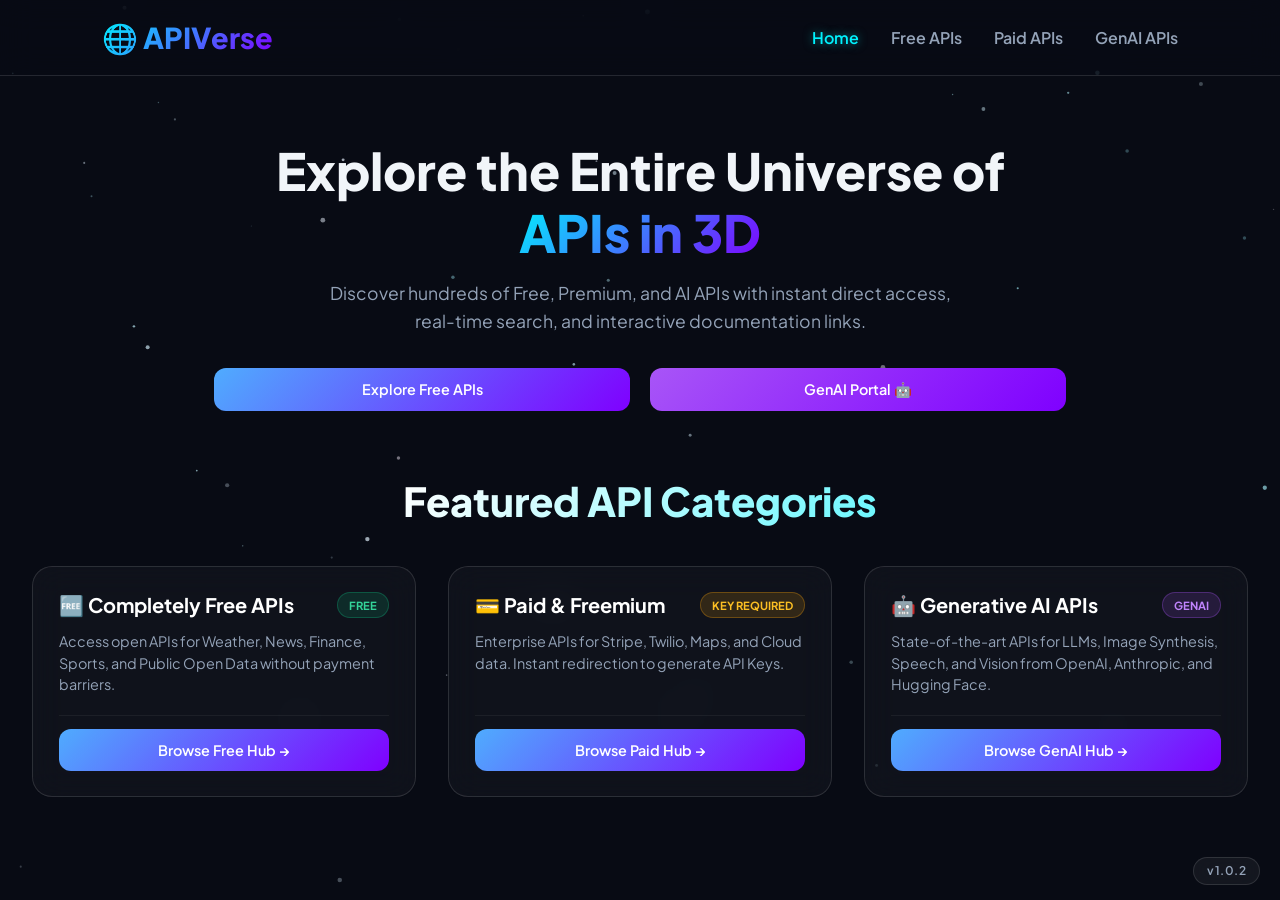
==== index.html @ de241cb7 "update app version" ====
<!DOCTYPE html>
<html lang="en">
<head>
  <meta charset="UTF-8">
  <meta name="viewport" content="width=device-width, initial-scale=1.0">
  <title>APIVerse - World's Largest API Ecosystem</title>
  <link rel="stylesheet" href="css/style.css">
</head>
<body>

  <nav class="navbar">
    <a href="index.html" class="logo">🌐 APIVerse</a>
    <ul class="nav-links">
      <li><a href="index.html" class="active">Home</a></li>
      <li><a href="pages/free-apis.html">Free APIs</a></li>
      <li><a href="pages/paid-apis.html">Paid APIs</a></li>
      <li><a href="pages/genai-apis.html">GenAI APIs</a></li>
    </ul>
  </nav>

  <section class="hero">
    <h1>Explore the Entire Universe of <br><span style="background: linear-gradient(135deg, #00f2fe, #7f00ff); -webkit-background-clip: text; -webkit-text-fill-color: transparent;">APIs in 3D</span></h1>
    <p>Discover hundreds of Free, Premium, and AI APIs with instant direct access, real-time search, and interactive documentation links.</p>
    <div class="hero-btns">
      <a href="pages/free-apis.html" class="btn-action">Explore Free APIs</a>
      <a href="pages/genai-apis.html" class="btn-action" style="background: linear-gradient(135deg, #a855f7, #7f00ff);">GenAI Portal 🤖</a>
    </div>
  </section>

  <div class="container">
    <div class="page-header">
      <h2>Featured API Categories</h2>
    </div>
    <div class="api-grid">
      <div class="api-card">
        <div>
          <div class="card-header">
            <span class="api-title">🆓 Completely Free APIs</span>
            <span class="badge badge-free">Free</span>
          </div>
          <p class="api-desc">Access open APIs for Weather, News, Finance, Sports, and Public Open Data without payment barriers.</p>
        </div>
        <div class="card-footer">
          <a href="pages/free-apis.html" class="btn-action">Browse Free Hub →</a>
        </div>
      </div>

      <div class="api-card">
        <div>
          <div class="card-header">
            <span class="api-title">💳 Paid & Freemium</span>
            <span class="badge badge-paid">Key Required</span>
          </div>
          <p class="api-desc">Enterprise APIs for Stripe, Twilio, Maps, and Cloud data. Instant redirection to generate API Keys.</p>
        </div>
        <div class="card-footer">
          <a href="pages/paid-apis.html" class="btn-action">Browse Paid Hub →</a>
        </div>
      </div>

      <div class="api-card">
        <div>
          <div class="card-header">
            <span class="api-title">🤖 Generative AI APIs</span>
            <span class="badge badge-genai">GenAI</span>
          </div>
          <p class="api-desc">State-of-the-art APIs for LLMs, Image Synthesis, Speech, and Vision from OpenAI, Anthropic, and Hugging Face.</p>
        </div>
        <div class="card-footer">
          <a href="pages/genai-apis.html" class="btn-action">Browse GenAI Hub →</a>
        </div>
      </div>
    </div>
  </div>

  <!-- Version Badge at Bottom Right Corner -->
  <div class="version-badge">v1.0.2</div>

  <script src="js/main.js"></script>
</body>
</html>
---- css/style.css ----
@import url('https://fonts.googleapis.com/css2?family=Plus+Jakarta+Sans:wght@300;400;600;800&display=swap');

:root {
  --bg-dark: #080b14;
  --glass-bg: rgba(255, 255, 255, 0.04);
  --glass-border: rgba(255, 255, 255, 0.12);
  --glass-hover-border: rgba(0, 242, 254, 0.5);
  --primary-glow: #00f2fe;
  --secondary-glow: #4facfe;
  --accent-purple: #7f00ff;
  --text-main: #f1f5f9;
  --text-muted: #94a3b8;
}

* {
  margin: 0;
  padding: 0;
  box-sizing: border-box;
  font-family: 'Plus Jakarta Sans', sans-serif;
}

body {
  background-color: var(--bg-dark);
  color: var(--text-main);
  min-height: 100vh;
  overflow-x: hidden;
  position: relative;
}

#bg-canvas {
  position: fixed;
  top: 0;
  left: 0;
  width: 100vw;
  height: 100vh;
  z-index: -1;
  pointer-events: none;
}

/* Navbar Fix */
.navbar {
  display: flex;
  justify-content: space-between;
  align-items: center;
  padding: 1.2rem 8%;
  background: rgba(8, 11, 20, 0.7);
  backdrop-filter: blur(16px);
  -webkit-backdrop-filter: blur(16px);
  border-bottom: 1px solid var(--glass-border);
  position: sticky;
  top: 0;
  z-index: 100;
}

.logo {
  font-size: 1.8rem;
  font-weight: 800;
  background: linear-gradient(135deg, var(--primary-glow), var(--accent-purple));
  -webkit-background-clip: text;
  -webkit-text-fill-color: transparent;
  text-decoration: none;
}

.nav-links {
  display: flex;
  gap: 2rem;
  list-style: none;
}

.nav-links a {
  color: var(--text-muted);
  text-decoration: none;
  font-weight: 600;
  transition: all 0.3s ease;
}

.nav-links a:hover,
.nav-links a.active {
  color: var(--primary-glow);
  text-shadow: 0 0 10px rgba(0, 242, 254, 0.5);
}

/* Hero Section Layout Alignment Fix */
.hero {
  text-align: center;
  padding: 4rem 1.5rem 2rem 1.5rem;
  max-width: 900px;
  margin: 0 auto;
}

.hero h1 {
  font-size: 3.2rem;
  font-weight: 800;
  line-height: 1.2;
  margin-bottom: 1rem;
}

.hero p {
  font-size: 1.1rem;
  color: var(--text-muted);
  max-width: 650px;
  margin: 0 auto 2rem auto;
  line-height: 1.6;
}

.hero-btns {
  display: flex;
  justify-content: center;
  gap: 1.2rem;
  flex-wrap: wrap;
}

/* Container & Grid */
.container {
  max-width: 1280px;
  margin: 0 auto;
  padding: 2rem 2rem 5rem 2rem;
}

.page-header {
  text-align: center;
  margin-bottom: 2.5rem;
}

.page-header h2, .page-header h1 {
  font-size: 2.5rem;
  font-weight: 800;
  margin-bottom: 0.8rem;
  background: linear-gradient(135deg, #fff 30%, var(--primary-glow));
  -webkit-background-clip: text;
  -webkit-text-fill-color: transparent;
}

.search-box {
  position: relative;
  max-width: 650px;
  margin: 0 auto 2.5rem auto;
}

.search-input {
  width: 100%;
  padding: 1.1rem 1.8rem;
  font-size: 1rem;
  background: var(--glass-bg);
  border: 1px solid var(--glass-border);
  border-radius: 50px;
  color: #fff;
  backdrop-filter: blur(12px);
  outline: none;
  transition: all 0.4s ease;
  box-shadow: 0 8px 32px 0 rgba(0, 0, 0, 0.37);
}

.search-input:focus {
  border-color: var(--primary-glow);
  box-shadow: 0 0 25px rgba(0, 242, 254, 0.3);
}

.api-grid {
  display: grid;
  grid-template-columns: repeat(auto-fill, minmax(320px, 1fr));
  gap: 2rem;
}

.api-card {
  background: rgba(255, 255, 255, 0.03);
  border: 1px solid var(--glass-border);
  backdrop-filter: blur(16px);
  -webkit-backdrop-filter: blur(16px);
  border-radius: 20px;
  padding: 1.6rem;
  display: flex;
  flex-direction: column;
  justify-content: space-between;
  transition: transform 0.3s ease, border-color 0.3s ease, box-shadow 0.3s ease;
}

.api-card:hover {
  transform: translateY(-6px);
  border-color: var(--glass-hover-border);
  box-shadow: 0 15px 35px rgba(0, 0, 0, 0.5), 0 0 20px rgba(0, 242, 254, 0.2);
}

.card-header {
  display: flex;
  justify-content: space-between;
  align-items: center;
  margin-bottom: 0.8rem;
}

.api-title {
  font-size: 1.25rem;
  font-weight: 700;
  color: #fff;
}

.badge {
  padding: 0.3rem 0.7rem;
  border-radius: 20px;
  font-size: 0.7rem;
  font-weight: 700;
  text-transform: uppercase;
}

.badge-free { background: rgba(16, 185, 129, 0.15); color: #34d399; border: 1px solid rgba(16, 185, 129, 0.3); }
.badge-paid { background: rgba(245, 158, 11, 0.15); color: #fbbf24; border: 1px solid rgba(245, 158, 11, 0.3); }
.badge-genai { background: rgba(168, 85, 247, 0.15); color: #c084fc; border: 1px solid rgba(168, 85, 247, 0.3); }

.api-desc {
  color: var(--text-muted);
  font-size: 0.9rem;
  line-height: 1.5;
  margin-bottom: 1.2rem;
}

/* Key Preview Box with Eye Toggle & Modern Copy Button */
.key-box {
  background: rgba(0, 0, 0, 0.4);
  border: 1px solid rgba(255, 255, 255, 0.1);
  border-radius: 12px;
  padding: 0.6rem 0.8rem;
  margin-bottom: 1.2rem;
  display: flex;
  align-items: center;
  justify-content: space-between;
  gap: 0.5rem;
}

.key-text-wrapper {
  display: flex;
  align-items: center;
  gap: 0.5rem;
  overflow: hidden;
  flex: 1;
}

.key-display {
  font-family: 'Courier New', Courier, monospace;
  font-size: 0.85rem;
  color: var(--primary-glow);
  white-space: nowrap;
  overflow: hidden;
  text-overflow: ellipsis;
}

.btn-eye {
  background: transparent;
  border: none;
  color: var(--text-muted);
  cursor: pointer;
  font-size: 0.9rem;
  transition: color 0.2s;
}

.btn-eye:hover { color: #fff; }

.btn-copy {
  background: linear-gradient(135deg, rgba(0, 242, 254, 0.2), rgba(127, 0, 255, 0.2));
  border: 1px solid rgba(0, 242, 254, 0.4);
  color: #fff;
  padding: 0.4rem 0.8rem;
  border-radius: 8px;
  cursor: pointer;
  font-size: 0.78rem;
  font-weight: 600;
  transition: all 0.3s ease;
  white-space: nowrap;
}

.btn-copy:hover {
  background: linear-gradient(135deg, var(--primary-glow), var(--accent-purple));
  box-shadow: 0 0 12px rgba(0, 242, 254, 0.4);
}

.card-footer {
  display: flex;
  gap: 0.5rem;
  margin-top: auto;
  padding-top: 0.8rem;
  border-top: 1px solid rgba(255, 255, 255, 0.05);
}

.btn-action {
  flex: 1;
  text-align: center;
  padding: 0.75rem 1rem;
  border-radius: 12px;
  background: linear-gradient(135deg, var(--secondary-glow), var(--accent-purple));
  color: #fff;
  text-decoration: none;
  font-weight: 600;
  font-size: 0.9rem;
  border: none;
  cursor: pointer;
  transition: all 0.3s ease;
}

.btn-action:hover {
  box-shadow: 0 4px 18px rgba(127, 0, 255, 0.4);
}

/* Version Badge (Bottom Right Corner) */
.version-badge {
  position: fixed;
  bottom: 15px;
  right: 20px;
  background: rgba(255, 255, 255, 0.05);
  border: 1px solid var(--glass-border);
  backdrop-filter: blur(12px);
  padding: 0.35rem 0.8rem;
  border-radius: 20px;
  font-size: 0.75rem;
  font-weight: 600;
  color: var(--text-muted);
  z-index: 90;
  letter-spacing: 0.5px;
}

.toast {
  position: fixed;
  bottom: 20px;
  left: 50%;
  transform: translateX(-50%);
  background: rgba(16, 185, 129, 0.9);
  backdrop-filter: blur(10px);
  color: #fff;
  padding: 0.8rem 1.6rem;
  border-radius: 30px;
  font-weight: 600;
  box-shadow: 0 10px 25px rgba(0,0,0,0.5);
  display: none;
  z-index: 1000;
}
/* Endpoint & Key Box UI */
.key-box {
  background: rgba(0, 0, 0, 0.45);
  border: 1px solid rgba(0, 242, 254, 0.2);
  border-radius: 10px;
  padding: 0.5rem 0.8rem;
  margin-bottom: 1rem;
  display: flex;
  align-items: center;
  justify-content: space-between;
  gap: 0.6rem;
}

.key-text-wrapper {
  display: flex;
  align-items: center;
  gap: 0.5rem;
  overflow: hidden;
  flex: 1;
}

.endpoint-display {
  font-family: 'Courier New', Courier, monospace;
  font-size: 0.82rem;
  color: var(--primary-glow);
  white-space: nowrap;
  overflow: hidden;
  text-overflow: ellipsis;
  user-select: all;
}

.btn-copy {
  background: linear-gradient(135deg, rgba(0, 242, 254, 0.25), rgba(127, 0, 255, 0.25));
  border: 1px solid rgba(0, 242, 254, 0.5);
  color: #fff;
  padding: 0.4rem 0.75rem;
  border-radius: 8px;
  cursor: pointer;
  font-size: 0.78rem;
  font-weight: 600;
  transition: all 0.3s ease;
  white-space: nowrap;
}

.btn-copy:hover {
  background: linear-gradient(135deg, var(--primary-glow), var(--accent-purple));
  box-shadow: 0 0 12px rgba(0, 242, 254, 0.5);
}
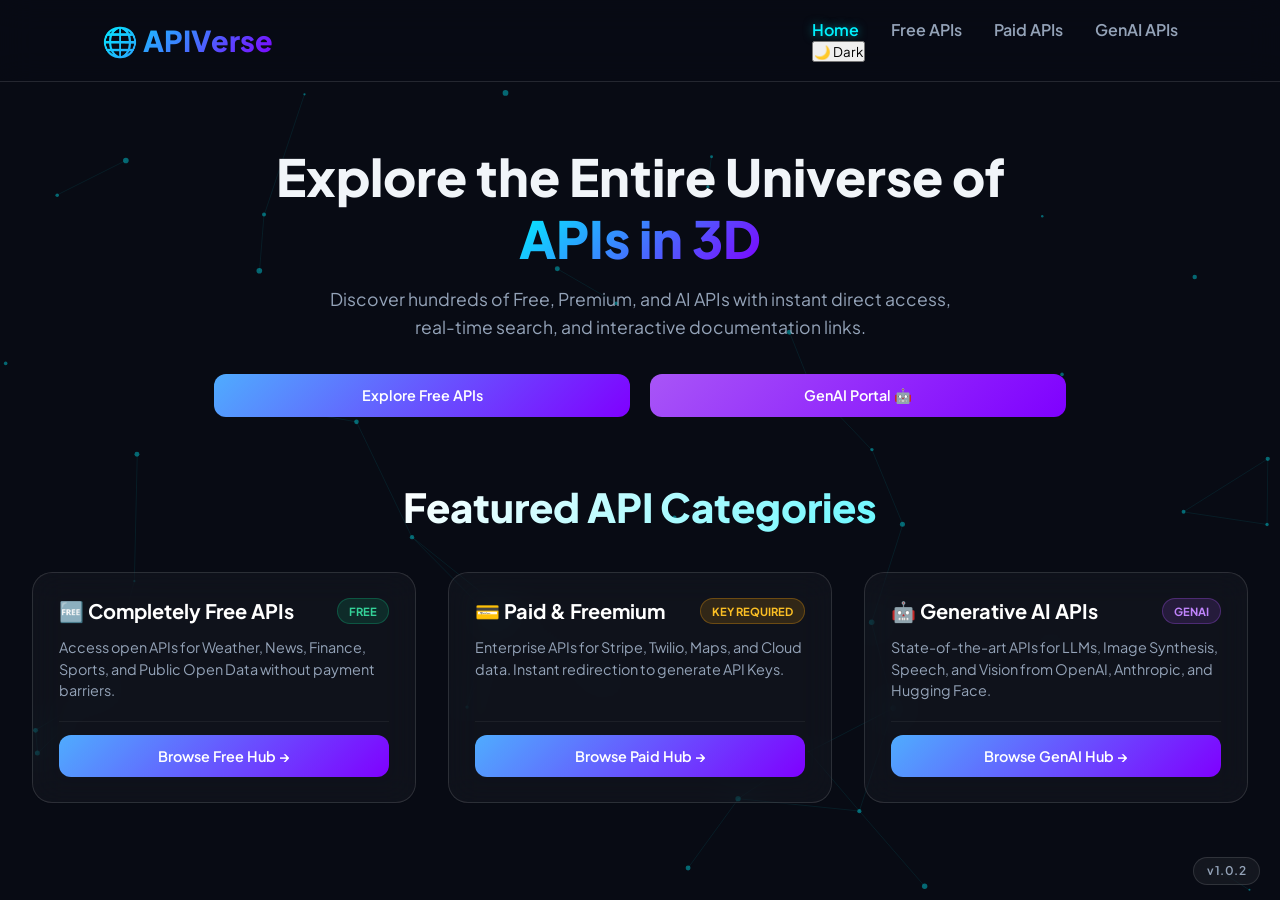
==== commit 0faf9b07: "feat: integrate theme toggle button and background canvas in index.html" ====
--- a/index.html
+++ b/index.html
@@ -8,18 +8,24 @@
 </head>
 <body>
 
+  <!-- Background Particle Animation Canvas -->
+  <canvas id="bg-canvas"></canvas>
+
   <nav class="navbar">
     <a href="index.html" class="logo">🌐 APIVerse</a>
-    <ul class="nav-links">
-      <li><a href="index.html" class="active">Home</a></li>
-      <li><a href="pages/free-apis.html">Free APIs</a></li>
-      <li><a href="pages/paid-apis.html">Paid APIs</a></li>
-      <li><a href="pages/genai-apis.html">GenAI APIs</a></li>
-    </ul>
+    <div class="nav-controls">
+      <ul class="nav-links">
+        <li><a href="index.html" class="active">Home</a></li>
+        <li><a href="pages/free-apis.html">Free APIs</a></li>
+        <li><a href="pages/paid-apis.html">Paid APIs</a></li>
+        <li><a href="pages/genai-apis.html">GenAI APIs</a></li>
+      </ul>
+      <button id="themeToggleBtn" class="theme-toggle-btn">🌙</button>
+    </div>
   </nav>
 
   <section class="hero">
-    <h1>Explore the Entire Universe of <br><span style="background: linear-gradient(135deg, #00f2fe, #7f00ff); -webkit-background-clip: text; -webkit-text-fill-color: transparent;">APIs in 3D</span></h1>
+    <h1>Explore the Entire Universe of <br><span style="background: linear-gradient(135deg, var(--primary-glow), var(--accent-purple)); -webkit-background-clip: text; -webkit-text-fill-color: transparent;">APIs in 3D</span></h1>
     <p>Discover hundreds of Free, Premium, and AI APIs with instant direct access, real-time search, and interactive documentation links.</p>
     <div class="hero-btns">
       <a href="pages/free-apis.html" class="btn-action">Explore Free APIs</a>
@@ -73,7 +79,6 @@
     </div>
   </div>
 
-  <!-- Version Badge at Bottom Right Corner -->
   <div class="version-badge">v1.0.2</div>
 
   <script src="js/main.js"></script>
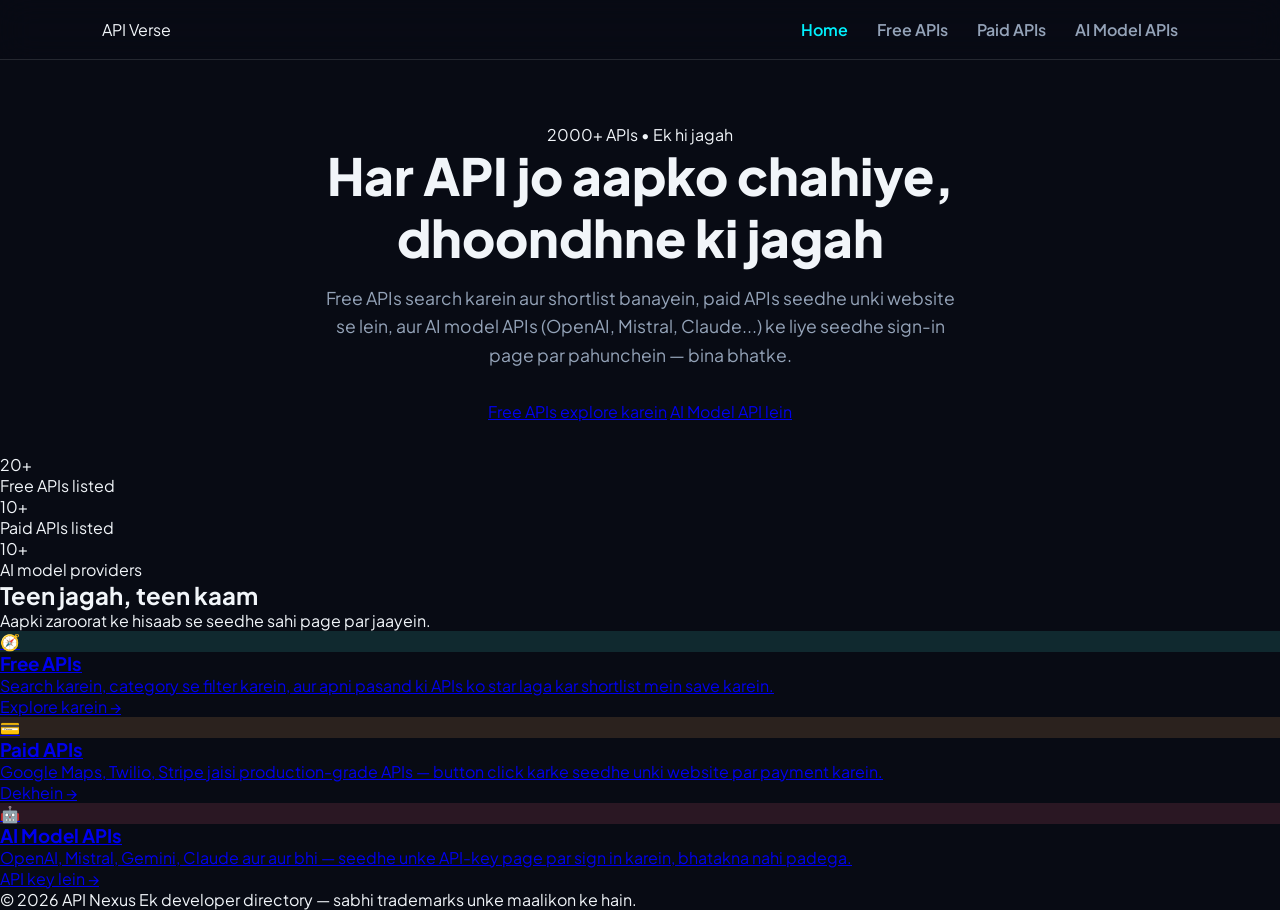
==== commit 4d397b48: "update index.html file" ====
--- a/index.html
+++ b/index.html
@@ -1,86 +1,84 @@
 <!DOCTYPE html>
-<html lang="en">
+<html lang="hi">
 <head>
-  <meta charset="UTF-8">
-  <meta name="viewport" content="width=device-width, initial-scale=1.0">
-  <title>APIVerse - World's Largest API Ecosystem</title>
-  <link rel="stylesheet" href="css/style.css">
+<meta charset="UTF-8">
+<meta name="viewport" content="width=device-width, initial-scale=1.0">
+<title>APIVerse - Interactive 3D Glassmorphic API Hub</title>
+<link rel="icon" type="image/svg+xml" href="/assets/icon.svg">
+<link rel="stylesheet" href="/css/style.css">
 </head>
 <body>
 
-  <!-- Background Particle Animation Canvas -->
-  <canvas id="bg-canvas"></canvas>
+<div class="orb orb-1"></div>
+<div class="orb orb-2"></div>
 
-  <nav class="navbar">
-    <a href="index.html" class="logo">🌐 APIVerse</a>
-    <div class="nav-controls">
-      <ul class="nav-links">
-        <li><a href="index.html" class="active">Home</a></li>
-        <li><a href="pages/free-apis.html">Free APIs</a></li>
-        <li><a href="pages/paid-apis.html">Paid APIs</a></li>
-        <li><a href="pages/genai-apis.html">GenAI APIs</a></li>
-      </ul>
-      <button id="themeToggleBtn" class="theme-toggle-btn">🌙</button>
-    </div>
-  </nav>
+<nav class="navbar">
+  <div class="brand"><span class="brand-mark"></span> API Verse</div>
+  <div class="nav-links">
+    <a href="index.html" class="active">Home</a>
+    <a href="pages/free-apis.html">Free APIs</a>
+    <a href="pages/paid-apis.html">Paid APIs</a>
+    <a href="pages/genai-apis.html">AI Model APIs</a>
+  </div>
+</nav>
 
-  <section class="hero">
-    <h1>Explore the Entire Universe of <br><span style="background: linear-gradient(135deg, var(--primary-glow), var(--accent-purple)); -webkit-background-clip: text; -webkit-text-fill-color: transparent;">APIs in 3D</span></h1>
-    <p>Discover hundreds of Free, Premium, and AI APIs with instant direct access, real-time search, and interactive documentation links.</p>
-    <div class="hero-btns">
-      <a href="pages/free-apis.html" class="btn-action">Explore Free APIs</a>
-      <a href="pages/genai-apis.html" class="btn-action" style="background: linear-gradient(135deg, #a855f7, #7f00ff);">GenAI Portal 🤖</a>
-    </div>
-  </section>
-
-  <div class="container">
-    <div class="page-header">
-      <h2>Featured API Categories</h2>
-    </div>
-    <div class="api-grid">
-      <div class="api-card">
-        <div>
-          <div class="card-header">
-            <span class="api-title">🆓 Completely Free APIs</span>
-            <span class="badge badge-free">Free</span>
-          </div>
-          <p class="api-desc">Access open APIs for Weather, News, Finance, Sports, and Public Open Data without payment barriers.</p>
-        </div>
-        <div class="card-footer">
-          <a href="pages/free-apis.html" class="btn-action">Browse Free Hub →</a>
-        </div>
-      </div>
-
-      <div class="api-card">
-        <div>
-          <div class="card-header">
-            <span class="api-title">💳 Paid & Freemium</span>
-            <span class="badge badge-paid">Key Required</span>
-          </div>
-          <p class="api-desc">Enterprise APIs for Stripe, Twilio, Maps, and Cloud data. Instant redirection to generate API Keys.</p>
-        </div>
-        <div class="card-footer">
-          <a href="pages/paid-apis.html" class="btn-action">Browse Paid Hub →</a>
-        </div>
-      </div>
-
-      <div class="api-card">
-        <div>
-          <div class="card-header">
-            <span class="api-title">🤖 Generative AI APIs</span>
-            <span class="badge badge-genai">GenAI</span>
-          </div>
-          <p class="api-desc">State-of-the-art APIs for LLMs, Image Synthesis, Speech, and Vision from OpenAI, Anthropic, and Hugging Face.</p>
-        </div>
-        <div class="card-footer">
-          <a href="pages/genai-apis.html" class="btn-action">Browse GenAI Hub →</a>
-        </div>
-      </div>
+<section class="hero">
+  <div>
+    <div class="hero-eyebrow">2000+ APIs • Ek hi jagah</div>
+    <h1>Har API jo aapko <span>chahiye</span>, dhoondhne ki jagah</h1>
+    <p class="lead">Free APIs search karein aur shortlist banayein, paid APIs seedhe unki website se lein, aur AI model APIs (OpenAI, Mistral, Claude...) ke liye seedhe sign-in page par pahunchein — bina bhatke.</p>
+    <div class="hero-ctas">
+      <a href="pages/free-apis.html" class="btn btn-primary">Free APIs explore karein</a>
+      <a href="pages/genai-apis.html" class="btn btn-outline">AI Model API lein</a>
     </div>
   </div>
+  <div class="scene">
+    <div class="scene-core"></div>
+    <div class="orbit orbit-1"></div>
+    <div class="orbit orbit-2"></div>
+    <div class="orbit orbit-3"></div>
+  </div>
+</section>
 
-  <div class="version-badge">v1.0.2</div>
+<div class="stats-row">
+  <div class="stat-card"><div class="num">20+</div><div class="label">Free APIs listed</div></div>
+  <div class="stat-card"><div class="num">10+</div><div class="label">Paid APIs listed</div></div>
+  <div class="stat-card"><div class="num">10+</div><div class="label">AI model providers</div></div>
+</div>
 
-  <script src="js/main.js"></script>
+<section class="section">
+  <div class="section-head">
+    <h2>Teen jagah, teen kaam</h2>
+    <p>Aapki zaroorat ke hisaab se seedhe sahi page par jaayein.</p>
+  </div>
+  <div class="path-grid">
+    <a href="pages/free-apis.html" class="path-card">
+      <div class="path-icon" style="background: rgba(63,214,197,0.15);">🧭</div>
+      <h3>Free APIs</h3>
+      <p>Search karein, category se filter karein, aur apni pasand ki APIs ko star laga kar shortlist mein save karein.</p>
+      <span class="go">Explore karein &rarr;</span>
+    </a>
+    <a href="pages/paid-apis.html" class="path-card">
+      <div class="path-icon" style="background: rgba(242,166,90,0.15);">💳</div>
+      <h3>Paid APIs</h3>
+      <p>Google Maps, Twilio, Stripe jaisi production-grade APIs — button click karke seedhe unki website par payment karein.</p>
+      <span class="go">Dekhein &rarr;</span>
+    </a>
+    <a href="pages/genai-apis.html" class="path-card">
+      <div class="path-icon" style="background: rgba(232,96,122,0.15);">🤖</div>
+      <h3>AI Model APIs</h3>
+      <p>OpenAI, Mistral, Gemini, Claude aur aur bhi — seedhe unke API-key page par sign in karein, bhatakna nahi padega.</p>
+      <span class="go">API key lein &rarr;</span>
+    </a>
+  </div>
+</section>
+
+<footer>
+  <span>&copy; 2026 API Nexus</span>
+  <span>Ek developer directory — sabhi trademarks unke maalikon ke hain.</span>
+</footer>
+
+<script src="js/data.js"></script>
+<script src="js/main.js"></script>
 </body>
-</html>+</html>
--- a/css/style.css
+++ b/css/style.css
@@ -1,5 +1,6 @@
 @import url('https://fonts.googleapis.com/css2?family=Plus+Jakarta+Sans:wght@300;400;600;800&display=swap');
 
+/* Default Dark Theme Variables */
 :root {
   --bg-dark: #080b14;
   --glass-bg: rgba(255, 255, 255, 0.04);
@@ -10,6 +11,23 @@
   --accent-purple: #7f00ff;
   --text-main: #f1f5f9;
   --text-muted: #94a3b8;
+  --nav-bg: rgba(8, 11, 20, 0.75);
+  --box-bg: rgba(0, 0, 0, 0.45);
+}
+
+/* Light Theme Variables */
+[data-theme="light"] {
+  --bg-dark: #f4f6fc;
+  --glass-bg: rgba(255, 255, 255, 0.7);
+  --glass-border: rgba(0, 0, 0, 0.08);
+  --glass-hover-border: rgba(127, 0, 255, 0.4);
+  --primary-glow: #0066ff;
+  --secondary-glow: #7f00ff;
+  --accent-purple: #9333ea;
+  --text-main: #0f172a;
+  --text-muted: #475569;
+  --nav-bg: rgba(255, 255, 255, 0.8);
+  --box-bg: rgba(230, 235, 245, 0.6);
 }
 
 * {
@@ -17,6 +35,7 @@
   padding: 0;
   box-sizing: border-box;
   font-family: 'Plus Jakarta Sans', sans-serif;
+  transition: background-color 0.3s ease, color 0.3s ease, border-color 0.3s ease;
 }
 
 body {
@@ -37,19 +56,24 @@
   pointer-events: none;
 }
 
-/* Navbar Fix */
 .navbar {
   display: flex;
   justify-content: space-between;
   align-items: center;
   padding: 1.2rem 8%;
-  background: rgba(8, 11, 20, 0.7);
+  background: var(--nav-bg);
   backdrop-filter: blur(16px);
   -webkit-backdrop-filter: blur(16px);
   border-bottom: 1px solid var(--glass-border);
   position: sticky;
   top: 0;
   z-index: 100;
+}
+
+.nav-controls {
+  display: flex;
+  align-items: center;
+  gap: 1.5rem;
 }
 
 .logo {
@@ -63,24 +87,43 @@
 
 .nav-links {
   display: flex;
-  gap: 2rem;
+  gap: 1.8rem;
   list-style: none;
+  align-items: center;
 }
 
 .nav-links a {
   color: var(--text-muted);
   text-decoration: none;
   font-weight: 600;
-  transition: all 0.3s ease;
 }
 
 .nav-links a:hover,
 .nav-links a.active {
   color: var(--primary-glow);
-  text-shadow: 0 0 10px rgba(0, 242, 254, 0.5);
-}
-
-/* Hero Section Layout Alignment Fix */
+}
+
+/* Light/Dark Toggle Button UI */
+.theme-toggle-btn {
+  background: var(--glass-bg);
+  border: 1px solid var(--glass-border);
+  color: var(--text-main);
+  padding: 0.5rem 0.9rem;
+  border-radius: 30px;
+  cursor: pointer;
+  font-size: 1rem;
+  display: flex;
+  align-items: center;
+  gap: 0.4rem;
+  font-weight: 600;
+  backdrop-filter: blur(10px);
+}
+
+.theme-toggle-btn:hover {
+  border-color: var(--primary-glow);
+  box-shadow: 0 0 12px rgba(0, 242, 254, 0.3);
+}
+
 .hero {
   text-align: center;
   padding: 4rem 1.5rem 2rem 1.5rem;
@@ -110,7 +153,6 @@
   flex-wrap: wrap;
 }
 
-/* Container & Grid */
 .container {
   max-width: 1280px;
   margin: 0 auto;
@@ -126,7 +168,7 @@
   font-size: 2.5rem;
   font-weight: 800;
   margin-bottom: 0.8rem;
-  background: linear-gradient(135deg, #fff 30%, var(--primary-glow));
+  background: linear-gradient(135deg, var(--text-main) 30%, var(--primary-glow));
   -webkit-background-clip: text;
   -webkit-text-fill-color: transparent;
 }
@@ -144,16 +186,14 @@
   background: var(--glass-bg);
   border: 1px solid var(--glass-border);
   border-radius: 50px;
-  color: #fff;
+  color: var(--text-main);
   backdrop-filter: blur(12px);
   outline: none;
-  transition: all 0.4s ease;
-  box-shadow: 0 8px 32px 0 rgba(0, 0, 0, 0.37);
 }
 
 .search-input:focus {
   border-color: var(--primary-glow);
-  box-shadow: 0 0 25px rgba(0, 242, 254, 0.3);
+  box-shadow: 0 0 20px rgba(0, 242, 254, 0.25);
 }
 
 .api-grid {
@@ -163,7 +203,7 @@
 }
 
 .api-card {
-  background: rgba(255, 255, 255, 0.03);
+  background: var(--glass-bg);
   border: 1px solid var(--glass-border);
   backdrop-filter: blur(16px);
   -webkit-backdrop-filter: blur(16px);
@@ -172,13 +212,12 @@
   display: flex;
   flex-direction: column;
   justify-content: space-between;
-  transition: transform 0.3s ease, border-color 0.3s ease, box-shadow 0.3s ease;
 }
 
 .api-card:hover {
   transform: translateY(-6px);
   border-color: var(--glass-hover-border);
-  box-shadow: 0 15px 35px rgba(0, 0, 0, 0.5), 0 0 20px rgba(0, 242, 254, 0.2);
+  box-shadow: 0 15px 35px rgba(0, 0, 0, 0.15);
 }
 
 .card-header {
@@ -191,7 +230,7 @@
 .api-title {
   font-size: 1.25rem;
   font-weight: 700;
-  color: #fff;
+  color: var(--text-main);
 }
 
 .badge {
@@ -202,9 +241,9 @@
   text-transform: uppercase;
 }
 
-.badge-free { background: rgba(16, 185, 129, 0.15); color: #34d399; border: 1px solid rgba(16, 185, 129, 0.3); }
-.badge-paid { background: rgba(245, 158, 11, 0.15); color: #fbbf24; border: 1px solid rgba(245, 158, 11, 0.3); }
-.badge-genai { background: rgba(168, 85, 247, 0.15); color: #c084fc; border: 1px solid rgba(168, 85, 247, 0.3); }
+.badge-free { background: rgba(16, 185, 129, 0.15); color: #10b981; border: 1px solid rgba(16, 185, 129, 0.3); }
+.badge-paid { background: rgba(245, 158, 11, 0.15); color: #f59e0b; border: 1px solid rgba(245, 158, 11, 0.3); }
+.badge-genai { background: rgba(168, 85, 247, 0.15); color: #a855f7; border: 1px solid rgba(168, 85, 247, 0.3); }
 
 .api-desc {
   color: var(--text-muted);
@@ -213,17 +252,16 @@
   margin-bottom: 1.2rem;
 }
 
-/* Key Preview Box with Eye Toggle & Modern Copy Button */
 .key-box {
-  background: rgba(0, 0, 0, 0.4);
-  border: 1px solid rgba(255, 255, 255, 0.1);
-  border-radius: 12px;
-  padding: 0.6rem 0.8rem;
-  margin-bottom: 1.2rem;
+  background: var(--box-bg);
+  border: 1px solid var(--glass-border);
+  border-radius: 10px;
+  padding: 0.5rem 0.8rem;
+  margin-bottom: 1rem;
   display: flex;
   align-items: center;
   justify-content: space-between;
-  gap: 0.5rem;
+  gap: 0.6rem;
 }
 
 .key-text-wrapper {
@@ -234,42 +272,29 @@
   flex: 1;
 }
 
-.key-display {
+.endpoint-display {
   font-family: 'Courier New', Courier, monospace;
-  font-size: 0.85rem;
+  font-size: 0.82rem;
   color: var(--primary-glow);
   white-space: nowrap;
   overflow: hidden;
   text-overflow: ellipsis;
 }
 
-.btn-eye {
-  background: transparent;
-  border: none;
-  color: var(--text-muted);
-  cursor: pointer;
-  font-size: 0.9rem;
-  transition: color 0.2s;
-}
-
-.btn-eye:hover { color: #fff; }
-
 .btn-copy {
   background: linear-gradient(135deg, rgba(0, 242, 254, 0.2), rgba(127, 0, 255, 0.2));
-  border: 1px solid rgba(0, 242, 254, 0.4);
-  color: #fff;
-  padding: 0.4rem 0.8rem;
+  border: 1px solid var(--primary-glow);
+  color: var(--text-main);
+  padding: 0.4rem 0.75rem;
   border-radius: 8px;
   cursor: pointer;
   font-size: 0.78rem;
   font-weight: 600;
-  transition: all 0.3s ease;
-  white-space: nowrap;
 }
 
 .btn-copy:hover {
   background: linear-gradient(135deg, var(--primary-glow), var(--accent-purple));
-  box-shadow: 0 0 12px rgba(0, 242, 254, 0.4);
+  color: #fff;
 }
 
 .card-footer {
@@ -277,7 +302,7 @@
   gap: 0.5rem;
   margin-top: auto;
   padding-top: 0.8rem;
-  border-top: 1px solid rgba(255, 255, 255, 0.05);
+  border-top: 1px solid var(--glass-border);
 }
 
 .btn-action {
@@ -292,19 +317,13 @@
   font-size: 0.9rem;
   border: none;
   cursor: pointer;
-  transition: all 0.3s ease;
-}
-
-.btn-action:hover {
-  box-shadow: 0 4px 18px rgba(127, 0, 255, 0.4);
-}
-
-/* Version Badge (Bottom Right Corner) */
+}
+
 .version-badge {
   position: fixed;
   bottom: 15px;
   right: 20px;
-  background: rgba(255, 255, 255, 0.05);
+  background: var(--glass-bg);
   border: 1px solid var(--glass-border);
   backdrop-filter: blur(12px);
   padding: 0.35rem 0.8rem;
@@ -313,7 +332,6 @@
   font-weight: 600;
   color: var(--text-muted);
   z-index: 90;
-  letter-spacing: 0.5px;
 }
 
 .toast {
@@ -321,61 +339,11 @@
   bottom: 20px;
   left: 50%;
   transform: translateX(-50%);
-  background: rgba(16, 185, 129, 0.9);
-  backdrop-filter: blur(10px);
+  background: rgba(16, 185, 129, 0.95);
   color: #fff;
   padding: 0.8rem 1.6rem;
   border-radius: 30px;
   font-weight: 600;
-  box-shadow: 0 10px 25px rgba(0,0,0,0.5);
   display: none;
   z-index: 1000;
-}
-/* Endpoint & Key Box UI */
-.key-box {
-  background: rgba(0, 0, 0, 0.45);
-  border: 1px solid rgba(0, 242, 254, 0.2);
-  border-radius: 10px;
-  padding: 0.5rem 0.8rem;
-  margin-bottom: 1rem;
-  display: flex;
-  align-items: center;
-  justify-content: space-between;
-  gap: 0.6rem;
-}
-
-.key-text-wrapper {
-  display: flex;
-  align-items: center;
-  gap: 0.5rem;
-  overflow: hidden;
-  flex: 1;
-}
-
-.endpoint-display {
-  font-family: 'Courier New', Courier, monospace;
-  font-size: 0.82rem;
-  color: var(--primary-glow);
-  white-space: nowrap;
-  overflow: hidden;
-  text-overflow: ellipsis;
-  user-select: all;
-}
-
-.btn-copy {
-  background: linear-gradient(135deg, rgba(0, 242, 254, 0.25), rgba(127, 0, 255, 0.25));
-  border: 1px solid rgba(0, 242, 254, 0.5);
-  color: #fff;
-  padding: 0.4rem 0.75rem;
-  border-radius: 8px;
-  cursor: pointer;
-  font-size: 0.78rem;
-  font-weight: 600;
-  transition: all 0.3s ease;
-  white-space: nowrap;
-}
-
-.btn-copy:hover {
-  background: linear-gradient(135deg, var(--primary-glow), var(--accent-purple));
-  box-shadow: 0 0 12px rgba(0, 242, 254, 0.5);
 }
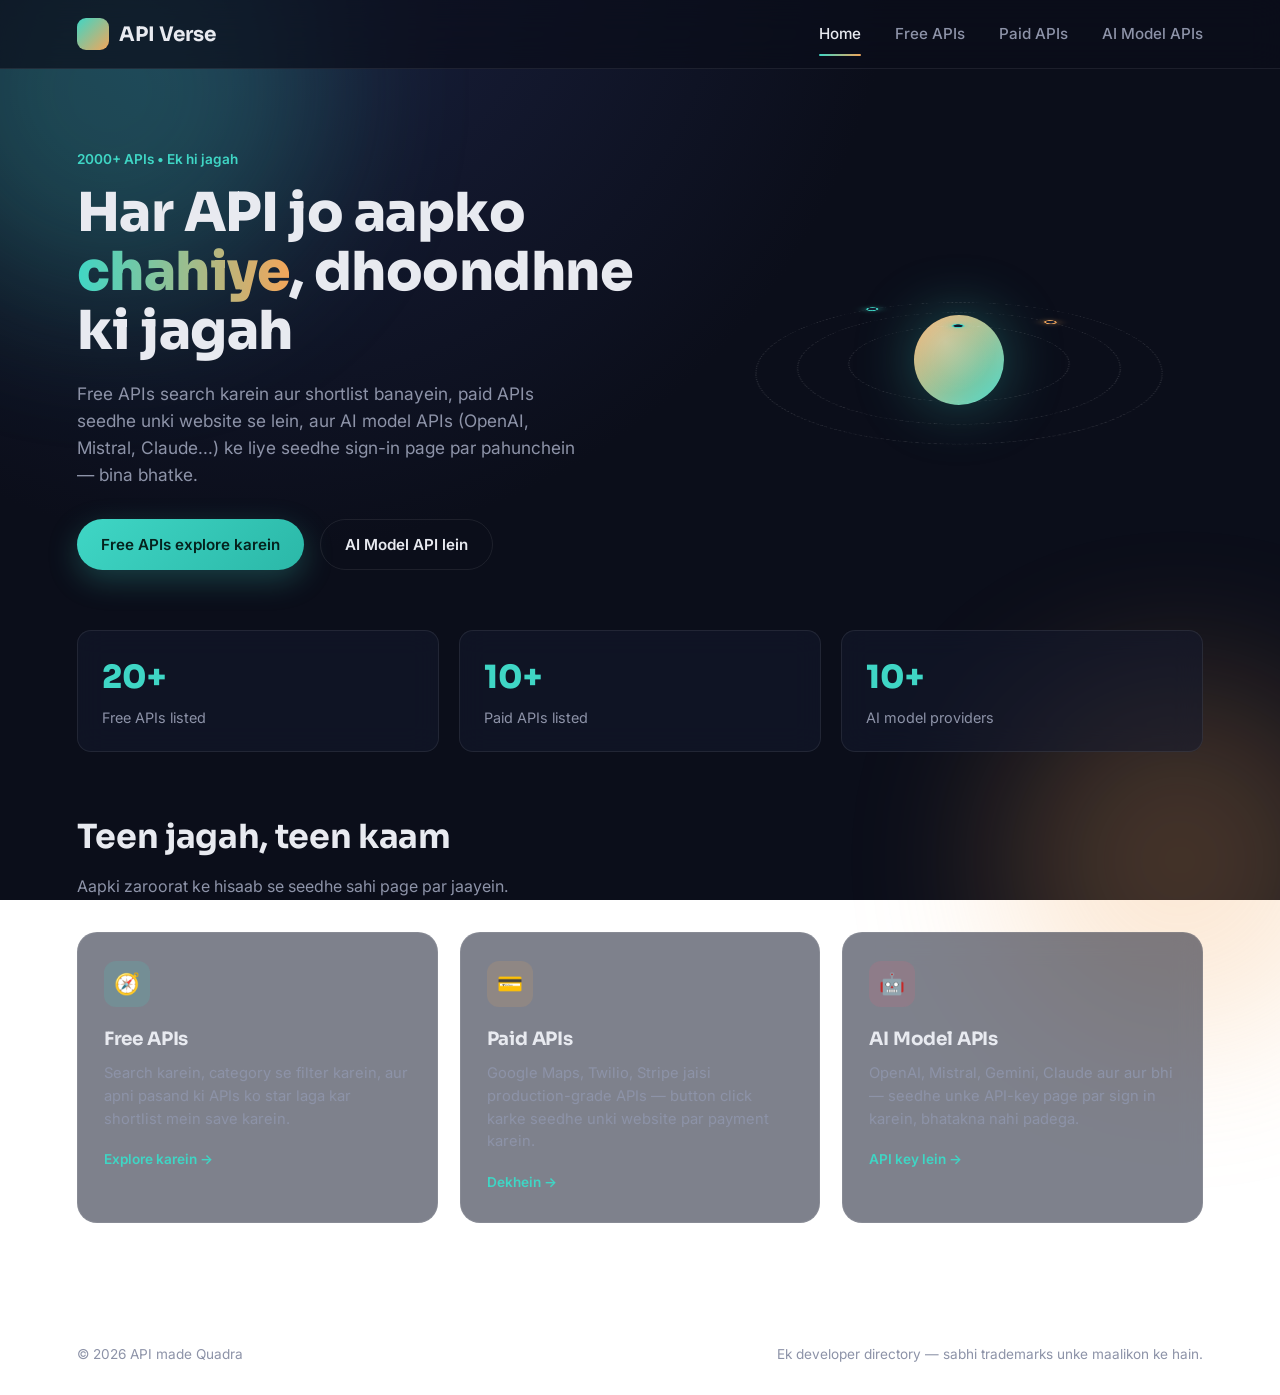
==== commit 1ade6f8b: "update index.html file" ====
--- a/index.html
+++ b/index.html
@@ -74,11 +74,10 @@
 </section>
 
 <footer>
-  <span>&copy; 2026 API Nexus</span>
+  <span>&copy; 2026 API made Quadra</span>
   <span>Ek developer directory — sabhi trademarks unke maalikon ke hain.</span>
 </footer>
 
-<script src="js/data.js"></script>
 <script src="js/main.js"></script>
 </body>
 </html>
--- a/css/style.css
+++ b/css/style.css
@@ -1,349 +1,367 @@
-@import url('https://fonts.googleapis.com/css2?family=Plus+Jakarta+Sans:wght@300;400;600;800&display=swap');
-
-/* Default Dark Theme Variables */
-:root {
-  --bg-dark: #080b14;
-  --glass-bg: rgba(255, 255, 255, 0.04);
-  --glass-border: rgba(255, 255, 255, 0.12);
-  --glass-hover-border: rgba(0, 242, 254, 0.5);
-  --primary-glow: #00f2fe;
-  --secondary-glow: #4facfe;
-  --accent-purple: #7f00ff;
-  --text-main: #f1f5f9;
-  --text-muted: #94a3b8;
-  --nav-bg: rgba(8, 11, 20, 0.75);
-  --box-bg: rgba(0, 0, 0, 0.45);
-}
-
-/* Light Theme Variables */
-[data-theme="light"] {
-  --bg-dark: #f4f6fc;
-  --glass-bg: rgba(255, 255, 255, 0.7);
-  --glass-border: rgba(0, 0, 0, 0.08);
-  --glass-hover-border: rgba(127, 0, 255, 0.4);
-  --primary-glow: #0066ff;
-  --secondary-glow: #7f00ff;
-  --accent-purple: #9333ea;
-  --text-main: #0f172a;
-  --text-muted: #475569;
-  --nav-bg: rgba(255, 255, 255, 0.8);
-  --box-bg: rgba(230, 235, 245, 0.6);
-}
-
-* {
-  margin: 0;
-  padding: 0;
-  box-sizing: border-box;
-  font-family: 'Plus Jakarta Sans', sans-serif;
-  transition: background-color 0.3s ease, color 0.3s ease, border-color 0.3s ease;
-}
-
-body {
-  background-color: var(--bg-dark);
-  color: var(--text-main);
+/* ============================================================
+   API NEXUS — STYLE SYSTEM
+   ============================================================ */
+
+@import url('https://fonts.googleapis.com/css2?family=Sora:wght@400;600;700;800&family=Inter:wght@400;500;600&display=swap');
+
+:root{
+  --bg: #0B0E1A;
+  --bg-soft: #10142450;
+  --surface: #141B2E;
+  --surface-glass: rgba(20, 27, 46, 0.55);
+  --border-glass: rgba(255, 255, 255, 0.08);
+  --text: #E8EAF0;
+  --text-dim: #8D93A8;
+  --gold: #F2A65A;
+  --teal: #3FD6C5;
+  --danger: #E8607A;
+  --radius-lg: 20px;
+  --radius-md: 14px;
+  --radius-sm: 8px;
+  --shadow-deep: 0 20px 60px rgba(0,0,0,0.45);
+  --font-head: 'Sora', sans-serif;
+  --font-body: 'Inter', sans-serif;
+}
+
+*{ box-sizing: border-box; }
+html{ scroll-behavior: smooth; }
+
+body{
+  margin:0;
+  background: radial-gradient(circle at 20% -10%, #1a2140 0%, var(--bg) 45%) fixed;
+  color: var(--text);
+  font-family: var(--font-body);
+  line-height: 1.55;
   min-height: 100vh;
-  overflow-x: hidden;
-  position: relative;
-}
-
-#bg-canvas {
+}
+
+/* subtle floating orbs in background for 3D depth */
+.orb{
   position: fixed;
-  top: 0;
-  left: 0;
-  width: 100vw;
-  height: 100vh;
-  z-index: -1;
+  border-radius: 50%;
+  filter: blur(80px);
+  opacity: 0.25;
+  z-index: 0;
   pointer-events: none;
 }
-
-.navbar {
-  display: flex;
-  justify-content: space-between;
-  align-items: center;
-  padding: 1.2rem 8%;
-  background: var(--nav-bg);
+.orb-1{ width:420px; height:420px; background: var(--teal); top:-120px; left:-100px; }
+.orb-2{ width:360px; height:360px; background: var(--gold); bottom:-140px; right:-80px; }
+
+a{ color: inherit; text-decoration: none; }
+h1,h2,h3{ font-family: var(--font-head); margin:0; letter-spacing:-0.01em; }
+p{ margin:0; }
+
+/* ---------- Focus visibility for accessibility ---------- */
+a:focus-visible, button:focus-visible, input:focus-visible{
+  outline: 2px solid var(--teal);
+  outline-offset: 3px;
+}
+
+@media (prefers-reduced-motion: reduce){
+  *{ animation: none !important; transition: none !important; }
+}
+
+/* ---------- NAVBAR ---------- */
+.navbar{
+  position: sticky; top:0; z-index: 50;
+  display:flex; align-items:center; justify-content:space-between;
+  padding: 18px 6vw;
+  background: rgba(11,14,26,0.7);
   backdrop-filter: blur(16px);
-  -webkit-backdrop-filter: blur(16px);
-  border-bottom: 1px solid var(--glass-border);
-  position: sticky;
-  top: 0;
-  z-index: 100;
-}
-
-.nav-controls {
-  display: flex;
-  align-items: center;
-  gap: 1.5rem;
-}
-
-.logo {
-  font-size: 1.8rem;
-  font-weight: 800;
-  background: linear-gradient(135deg, var(--primary-glow), var(--accent-purple));
-  -webkit-background-clip: text;
-  -webkit-text-fill-color: transparent;
-  text-decoration: none;
-}
-
-.nav-links {
-  display: flex;
-  gap: 1.8rem;
-  list-style: none;
-  align-items: center;
-}
-
-.nav-links a {
-  color: var(--text-muted);
-  text-decoration: none;
-  font-weight: 600;
-}
-
-.nav-links a:hover,
-.nav-links a.active {
-  color: var(--primary-glow);
-}
-
-/* Light/Dark Toggle Button UI */
-.theme-toggle-btn {
-  background: var(--glass-bg);
-  border: 1px solid var(--glass-border);
-  color: var(--text-main);
-  padding: 0.5rem 0.9rem;
-  border-radius: 30px;
-  cursor: pointer;
-  font-size: 1rem;
-  display: flex;
-  align-items: center;
-  gap: 0.4rem;
-  font-weight: 600;
-  backdrop-filter: blur(10px);
-}
-
-.theme-toggle-btn:hover {
-  border-color: var(--primary-glow);
-  box-shadow: 0 0 12px rgba(0, 242, 254, 0.3);
-}
-
-.hero {
-  text-align: center;
-  padding: 4rem 1.5rem 2rem 1.5rem;
-  max-width: 900px;
-  margin: 0 auto;
-}
-
-.hero h1 {
-  font-size: 3.2rem;
-  font-weight: 800;
-  line-height: 1.2;
-  margin-bottom: 1rem;
-}
-
-.hero p {
-  font-size: 1.1rem;
-  color: var(--text-muted);
-  max-width: 650px;
-  margin: 0 auto 2rem auto;
-  line-height: 1.6;
-}
-
-.hero-btns {
-  display: flex;
-  justify-content: center;
-  gap: 1.2rem;
-  flex-wrap: wrap;
-}
-
-.container {
-  max-width: 1280px;
-  margin: 0 auto;
-  padding: 2rem 2rem 5rem 2rem;
-}
-
-.page-header {
-  text-align: center;
-  margin-bottom: 2.5rem;
-}
-
-.page-header h2, .page-header h1 {
-  font-size: 2.5rem;
-  font-weight: 800;
-  margin-bottom: 0.8rem;
-  background: linear-gradient(135deg, var(--text-main) 30%, var(--primary-glow));
-  -webkit-background-clip: text;
-  -webkit-text-fill-color: transparent;
-}
-
-.search-box {
-  position: relative;
-  max-width: 650px;
-  margin: 0 auto 2.5rem auto;
-}
-
-.search-input {
-  width: 100%;
-  padding: 1.1rem 1.8rem;
-  font-size: 1rem;
-  background: var(--glass-bg);
-  border: 1px solid var(--glass-border);
-  border-radius: 50px;
-  color: var(--text-main);
-  backdrop-filter: blur(12px);
-  outline: none;
-}
-
-.search-input:focus {
-  border-color: var(--primary-glow);
-  box-shadow: 0 0 20px rgba(0, 242, 254, 0.25);
-}
-
-.api-grid {
-  display: grid;
-  grid-template-columns: repeat(auto-fill, minmax(320px, 1fr));
-  gap: 2rem;
-}
-
-.api-card {
-  background: var(--glass-bg);
-  border: 1px solid var(--glass-border);
-  backdrop-filter: blur(16px);
-  -webkit-backdrop-filter: blur(16px);
-  border-radius: 20px;
-  padding: 1.6rem;
-  display: flex;
-  flex-direction: column;
-  justify-content: space-between;
-}
-
-.api-card:hover {
-  transform: translateY(-6px);
-  border-color: var(--glass-hover-border);
-  box-shadow: 0 15px 35px rgba(0, 0, 0, 0.15);
-}
-
-.card-header {
-  display: flex;
-  justify-content: space-between;
-  align-items: center;
-  margin-bottom: 0.8rem;
-}
-
-.api-title {
-  font-size: 1.25rem;
-  font-weight: 700;
-  color: var(--text-main);
-}
-
-.badge {
-  padding: 0.3rem 0.7rem;
-  border-radius: 20px;
-  font-size: 0.7rem;
-  font-weight: 700;
-  text-transform: uppercase;
-}
-
-.badge-free { background: rgba(16, 185, 129, 0.15); color: #10b981; border: 1px solid rgba(16, 185, 129, 0.3); }
-.badge-paid { background: rgba(245, 158, 11, 0.15); color: #f59e0b; border: 1px solid rgba(245, 158, 11, 0.3); }
-.badge-genai { background: rgba(168, 85, 247, 0.15); color: #a855f7; border: 1px solid rgba(168, 85, 247, 0.3); }
-
-.api-desc {
-  color: var(--text-muted);
-  font-size: 0.9rem;
-  line-height: 1.5;
-  margin-bottom: 1.2rem;
-}
-
-.key-box {
-  background: var(--box-bg);
-  border: 1px solid var(--glass-border);
-  border-radius: 10px;
-  padding: 0.5rem 0.8rem;
-  margin-bottom: 1rem;
-  display: flex;
-  align-items: center;
-  justify-content: space-between;
-  gap: 0.6rem;
-}
-
-.key-text-wrapper {
-  display: flex;
-  align-items: center;
-  gap: 0.5rem;
-  overflow: hidden;
-  flex: 1;
-}
-
-.endpoint-display {
-  font-family: 'Courier New', Courier, monospace;
-  font-size: 0.82rem;
-  color: var(--primary-glow);
-  white-space: nowrap;
-  overflow: hidden;
-  text-overflow: ellipsis;
-}
-
-.btn-copy {
-  background: linear-gradient(135deg, rgba(0, 242, 254, 0.2), rgba(127, 0, 255, 0.2));
-  border: 1px solid var(--primary-glow);
-  color: var(--text-main);
-  padding: 0.4rem 0.75rem;
-  border-radius: 8px;
-  cursor: pointer;
-  font-size: 0.78rem;
-  font-weight: 600;
-}
-
-.btn-copy:hover {
-  background: linear-gradient(135deg, var(--primary-glow), var(--accent-purple));
-  color: #fff;
-}
-
-.card-footer {
-  display: flex;
-  gap: 0.5rem;
-  margin-top: auto;
-  padding-top: 0.8rem;
-  border-top: 1px solid var(--glass-border);
-}
-
-.btn-action {
-  flex: 1;
-  text-align: center;
-  padding: 0.75rem 1rem;
-  border-radius: 12px;
-  background: linear-gradient(135deg, var(--secondary-glow), var(--accent-purple));
-  color: #fff;
-  text-decoration: none;
-  font-weight: 600;
-  font-size: 0.9rem;
-  border: none;
-  cursor: pointer;
-}
-
-.version-badge {
-  position: fixed;
-  bottom: 15px;
-  right: 20px;
-  background: var(--glass-bg);
-  border: 1px solid var(--glass-border);
-  backdrop-filter: blur(12px);
-  padding: 0.35rem 0.8rem;
-  border-radius: 20px;
-  font-size: 0.75rem;
-  font-weight: 600;
-  color: var(--text-muted);
-  z-index: 90;
-}
-
-.toast {
-  position: fixed;
-  bottom: 20px;
-  left: 50%;
-  transform: translateX(-50%);
-  background: rgba(16, 185, 129, 0.95);
-  color: #fff;
-  padding: 0.8rem 1.6rem;
-  border-radius: 30px;
-  font-weight: 600;
-  display: none;
-  z-index: 1000;
-}+  border-bottom: 1px solid var(--border-glass);
+}
+.brand{
+  display:flex; align-items:center; gap:10px;
+  font-family: var(--font-head); font-weight:700; font-size:1.25rem;
+}
+.brand-mark{
+  width:32px; height:32px; border-radius:9px;
+  background: linear-gradient(135deg, var(--teal), var(--gold));
+  display:grid; place-items:center;
+  transform-style: preserve-3d;
+  animation: spin3d 8s linear infinite;
+}
+@keyframes spin3d{
+  0%{ transform: rotateY(0deg) rotateX(10deg); }
+  100%{ transform: rotateY(360deg) rotateX(10deg); }
+}
+.nav-links{ display:flex; gap: 34px; }
+.nav-links a{
+  font-size:0.95rem; color: var(--text-dim); font-weight:500;
+  position:relative; padding: 4px 0;
+  transition: color 0.2s ease;
+}
+.nav-links a:hover, .nav-links a.active{ color: var(--text); }
+.nav-links a.active::after{
+  content:''; position:absolute; left:0; right:0; bottom:-6px; height:2px;
+  background: linear-gradient(90deg, var(--teal), var(--gold));
+  border-radius: 2px;
+}
+
+/* ---------- HERO (home page) ---------- */
+.hero{
+  position: relative; z-index:1;
+  display:grid; grid-template-columns: 1.1fr 0.9fr; gap: 40px;
+  align-items:center;
+  padding: 80px 6vw 60px;
+}
+.hero-eyebrow{ color: var(--teal); font-weight:600; font-size:0.85rem; }
+.hero h1{
+  font-size: clamp(2.4rem, 4.2vw, 3.6rem);
+  font-weight:800; line-height:1.1; margin: 14px 0 20px;
+}
+.hero h1 span{
+  background: linear-gradient(90deg, var(--teal), var(--gold));
+  -webkit-background-clip:text; background-clip:text; color:transparent;
+}
+.hero p.lead{ color: var(--text-dim); font-size:1.08rem; max-width: 46ch; margin-bottom: 30px; }
+.hero-ctas{ display:flex; gap:16px; flex-wrap:wrap; }
+
+.btn{
+  display:inline-flex; align-items:center; gap:8px;
+  padding: 13px 24px; border-radius: 100px;
+  font-family: var(--font-body); font-weight:600; font-size:0.95rem;
+  cursor:pointer; border:none; transition: transform 0.25s ease, box-shadow 0.25s ease;
+}
+.btn-primary{
+  background: linear-gradient(135deg, var(--teal), #2bb8a8);
+  color: #05221d;
+  box-shadow: 0 10px 30px rgba(63,214,197,0.25);
+}
+.btn-primary:hover{ transform: translateY(-3px); box-shadow: 0 16px 36px rgba(63,214,197,0.35); }
+.btn-outline{
+  background: transparent; color: var(--text);
+  border: 1px solid var(--border-glass);
+}
+.btn-outline:hover{ background: rgba(255,255,255,0.06); transform: translateY(-3px); }
+
+/* 3D orbiting node scene for hero */
+.scene{
+  position:relative; height: 360px;
+  perspective: 1000px;
+}
+.scene-core{
+  position:absolute; top:50%; left:50%; width:90px; height:90px;
+  margin:-45px 0 0 -45px; border-radius:50%;
+  background: radial-gradient(circle at 35% 30%, #ffffff40, transparent 60%), linear-gradient(135deg, var(--gold), var(--teal));
+  box-shadow: 0 0 60px rgba(63,214,197,0.35), inset 0 0 30px rgba(255,255,255,0.15);
+  animation: pulse 4s ease-in-out infinite;
+}
+@keyframes pulse{ 0%,100%{ transform: scale(1);} 50%{ transform: scale(1.06);} }
+.orbit{
+  position:absolute; top:50%; left:50%;
+  border: 1px dashed rgba(255,255,255,0.14);
+  border-radius:50%;
+  transform-style: preserve-3d;
+}
+.orbit-1{ width:220px; height:220px; margin:-110px 0 0 -110px; animation: rotateOrbit 14s linear infinite; transform: rotateX(70deg); }
+.orbit-2{ width:320px; height:320px; margin:-160px 0 0 -160px; animation: rotateOrbit 22s linear infinite reverse; transform: rotateX(70deg) rotateZ(40deg); }
+.orbit-3{ width:400px; height:400px; margin:-200px 0 0 -200px; animation: rotateOrbit 30s linear infinite; transform: rotateX(70deg) rotateZ(-30deg); }
+@keyframes rotateOrbit{ from{ transform: rotateX(70deg) rotateZ(0deg);} to{ transform: rotateX(70deg) rotateZ(360deg);} }
+.node{
+  position:absolute; width:14px; height:14px; border-radius:50%;
+  background: var(--surface); border: 2px solid var(--teal);
+  top:-8px; left: 50%; margin-left:-8px;
+  box-shadow: 0 0 14px rgba(63,214,197,0.6);
+}
+.orbit-2 .node{ border-color: var(--gold); box-shadow: 0 0 14px rgba(242,166,90,0.6); }
+
+/* ---------- SECTION / STATS ---------- */
+.section{ position:relative; z-index:1; padding: 40px 6vw 90px; }
+.section-head{ margin-bottom: 34px; max-width: 60ch; }
+.section-head h2{ font-size: clamp(1.6rem, 2.6vw, 2.1rem); font-weight:700; margin-bottom:10px; }
+.section-head p{ color: var(--text-dim); }
+
+.stats-row{
+  display:grid; grid-template-columns: repeat(3, 1fr); gap:20px;
+  padding: 0 6vw 20px;
+  position:relative; z-index:1;
+}
+.stat-card{
+  background: var(--surface-glass);
+  border: 1px solid var(--border-glass);
+  border-radius: var(--radius-md);
+  backdrop-filter: blur(14px);
+  padding: 22px 24px;
+}
+.stat-card .num{ font-family: var(--font-head); font-size: 2rem; font-weight:800; color: var(--teal); }
+.stat-card .label{ color: var(--text-dim); font-size:0.9rem; margin-top:4px; }
+
+/* ---------- PATH CARDS (home -> 3 sections) ---------- */
+.path-grid{ display:grid; grid-template-columns: repeat(3, 1fr); gap: 22px; }
+.path-card{
+  background: var(--surface-glass);
+  border: 1px solid var(--border-glass);
+  border-radius: var(--radius-lg);
+  backdrop-filter: blur(14px);
+  padding: 28px 26px;
+  transform-style: preserve-3d;
+  transition: transform 0.35s ease, box-shadow 0.35s ease, border-color 0.35s ease;
+  cursor:pointer;
+}
+.path-card:hover{
+  box-shadow: var(--shadow-deep);
+  border-color: rgba(255,255,255,0.18);
+}
+.path-icon{
+  width:46px; height:46px; border-radius:12px; margin-bottom:18px;
+  display:grid; place-items:center; font-size:1.3rem;
+}
+.path-card h3{ font-size:1.15rem; margin-bottom:8px; }
+.path-card p{ color: var(--text-dim); font-size:0.92rem; margin-bottom: 16px; }
+.path-card .go{ font-size:0.85rem; font-weight:600; color: var(--teal); }
+
+/* ---------- TOOLBAR (search + filters) ---------- */
+.toolbar{
+  display:flex; gap:14px; flex-wrap:wrap; align-items:center;
+  margin-bottom: 30px;
+}
+.search-box{
+  flex:1; min-width:240px;
+  display:flex; align-items:center; gap:10px;
+  background: var(--surface-glass);
+  border:1px solid var(--border-glass);
+  border-radius: 100px; padding: 12px 20px;
+  backdrop-filter: blur(14px);
+}
+.search-box input{
+  flex:1; background:transparent; border:none; outline:none;
+  color: var(--text); font-family: var(--font-body); font-size:0.95rem;
+}
+.search-box input::placeholder{ color: var(--text-dim); }
+.chip-group{ display:flex; gap:8px; flex-wrap:wrap; }
+.chip{
+  padding: 8px 16px; border-radius:100px; font-size:0.85rem; font-weight:500;
+  background: var(--surface-glass); border:1px solid var(--border-glass);
+  color: var(--text-dim); cursor:pointer; transition: all 0.2s ease;
+}
+.chip:hover{ color: var(--text); }
+.chip.active{
+  background: linear-gradient(135deg, var(--teal), var(--gold));
+  color:#08131a; border-color: transparent; font-weight:700;
+}
+
+.result-count{ color: var(--text-dim); font-size:0.88rem; margin-bottom: 18px; }
+
+/* ---------- API GRID / CARDS with 3D tilt ---------- */
+.api-grid{ display:grid; grid-template-columns: repeat(3, 1fr); gap: 20px; }
+.api-card{
+  position:relative;
+  background: var(--surface-glass);
+  border: 1px solid var(--border-glass);
+  border-radius: var(--radius-lg);
+  padding: 24px;
+  backdrop-filter: blur(14px);
+  transform-style: preserve-3d;
+  transition: transform 0.15s ease, box-shadow 0.3s ease;
+  will-change: transform;
+}
+.api-card:hover{ box-shadow: var(--shadow-deep); }
+.api-card-top{ display:flex; justify-content:space-between; align-items:flex-start; margin-bottom:12px; }
+.api-card h3{ font-size:1.05rem; font-weight:700; }
+.tag-pill{
+  font-size:0.72rem; font-weight:600; padding:4px 10px; border-radius:100px;
+  background: rgba(63,214,197,0.14); color: var(--teal); white-space:nowrap;
+}
+.tag-pill.paid{ background: rgba(242,166,90,0.14); color: var(--gold); }
+.category-pill{
+  display:inline-block; font-size:0.75rem; color: var(--text-dim);
+  margin-bottom:10px;
+}
+.api-card p.desc{ color: var(--text-dim); font-size:0.9rem; margin-bottom:18px; min-height:44px; }
+.api-card-footer{ display:flex; justify-content:space-between; align-items:center; }
+
+.shortlist-btn{
+  width:36px; height:36px; border-radius:50%;
+  border:1px solid var(--border-glass); background: transparent;
+  color: var(--text-dim); cursor:pointer; font-size:1.1rem;
+  display:grid; place-items:center; transition: all 0.2s ease;
+}
+.shortlist-btn:hover{ color: var(--gold); border-color: var(--gold); }
+.shortlist-btn.saved{ background: var(--gold); color:#221201; border-color: var(--gold); }
+
+.link-btn{
+  font-size:0.85rem; font-weight:600; color: var(--teal);
+  display:inline-flex; align-items:center; gap:6px;
+}
+.link-btn:hover{ text-decoration: underline; }
+
+.empty-state{
+  text-align:center; padding: 70px 20px; color: var(--text-dim);
+  border: 1px dashed var(--border-glass); border-radius: var(--radius-lg);
+}
+
+/* ---------- Shortlist drawer ---------- */
+.shortlist-toggle{
+  position: fixed; right: 28px; bottom: 28px; z-index: 60;
+  background: linear-gradient(135deg, var(--gold), #e08a3c);
+  color:#221201; font-weight:700; font-size:0.9rem;
+  padding: 14px 20px; border-radius:100px; border:none; cursor:pointer;
+  box-shadow: 0 14px 30px rgba(242,166,90,0.35);
+  display:flex; align-items:center; gap:8px;
+  transition: transform 0.25s ease;
+}
+.shortlist-toggle:hover{ transform: translateY(-3px); }
+.shortlist-drawer{
+  position: fixed; right: 28px; bottom: 90px; z-index: 60;
+  width: 320px; max-height: 60vh; overflow-y:auto;
+  background: var(--surface); border:1px solid var(--border-glass);
+  border-radius: var(--radius-lg); padding: 18px;
+  box-shadow: var(--shadow-deep);
+  display:none;
+}
+.shortlist-drawer.open{ display:block; }
+.shortlist-drawer h4{ font-family: var(--font-head); margin-bottom:12px; }
+.shortlist-item{
+  display:flex; justify-content:space-between; align-items:center;
+  padding: 10px 0; border-bottom: 1px solid var(--border-glass); font-size:0.88rem;
+}
+.shortlist-item:last-child{ border-bottom:none; }
+.remove-x{ background:none; border:none; color: var(--danger); cursor:pointer; font-size:1rem; }
+
+/* ---------- AI APIs page — special cards ---------- */
+.ai-grid{ display:grid; grid-template-columns: repeat(3, 1fr); gap: 22px; }
+.ai-card{
+  background: var(--surface-glass);
+  border: 1px solid var(--border-glass);
+  border-radius: var(--radius-lg);
+  padding: 26px;
+  backdrop-filter: blur(14px);
+  transform-style: preserve-3d;
+  transition: transform 0.15s ease, box-shadow 0.3s ease;
+  display:flex; flex-direction:column; gap:14px;
+  will-change: transform;
+}
+.ai-card:hover{ box-shadow: var(--shadow-deep); }
+.ai-dot{ width:38px; height:38px; border-radius:10px; }
+.ai-card h3{ font-size:1.1rem; }
+.ai-card p{ color: var(--text-dim); font-size:0.9rem; flex:1; }
+.ai-signin-btn{
+  align-self:flex-start;
+  padding: 10px 18px; border-radius:100px; font-size:0.85rem; font-weight:700;
+  background: var(--text); color: var(--bg);
+  transition: transform 0.2s ease;
+}
+.ai-signin-btn:hover{ transform: translateY(-2px); }
+
+/* ---------- Footer ---------- */
+footer{
+  position:relative; z-index:1;
+  padding: 30px 6vw; border-top: 1px solid var(--border-glass);
+  display:flex; justify-content:space-between; color: var(--text-dim); font-size:0.85rem;
+  flex-wrap:wrap; gap:10px;
+}
+
+/* ---------- Responsive ---------- */
+@media (max-width: 900px){
+  .hero{ grid-template-columns: 1fr; padding-top:50px; }
+  .scene{ height:260px; order:-1; }
+  .path-grid, .api-grid, .ai-grid{ grid-template-columns: 1fr 1fr; }
+  .stats-row{ grid-template-columns: 1fr; }
+}
+@media (max-width: 620px){
+  .nav-links{ display:none; }
+  .path-grid, .api-grid, .ai-grid{ grid-template-columns: 1fr; }
+  .hero{ padding: 40px 5vw; }
+  .section{ padding: 30px 5vw 70px; }
+}
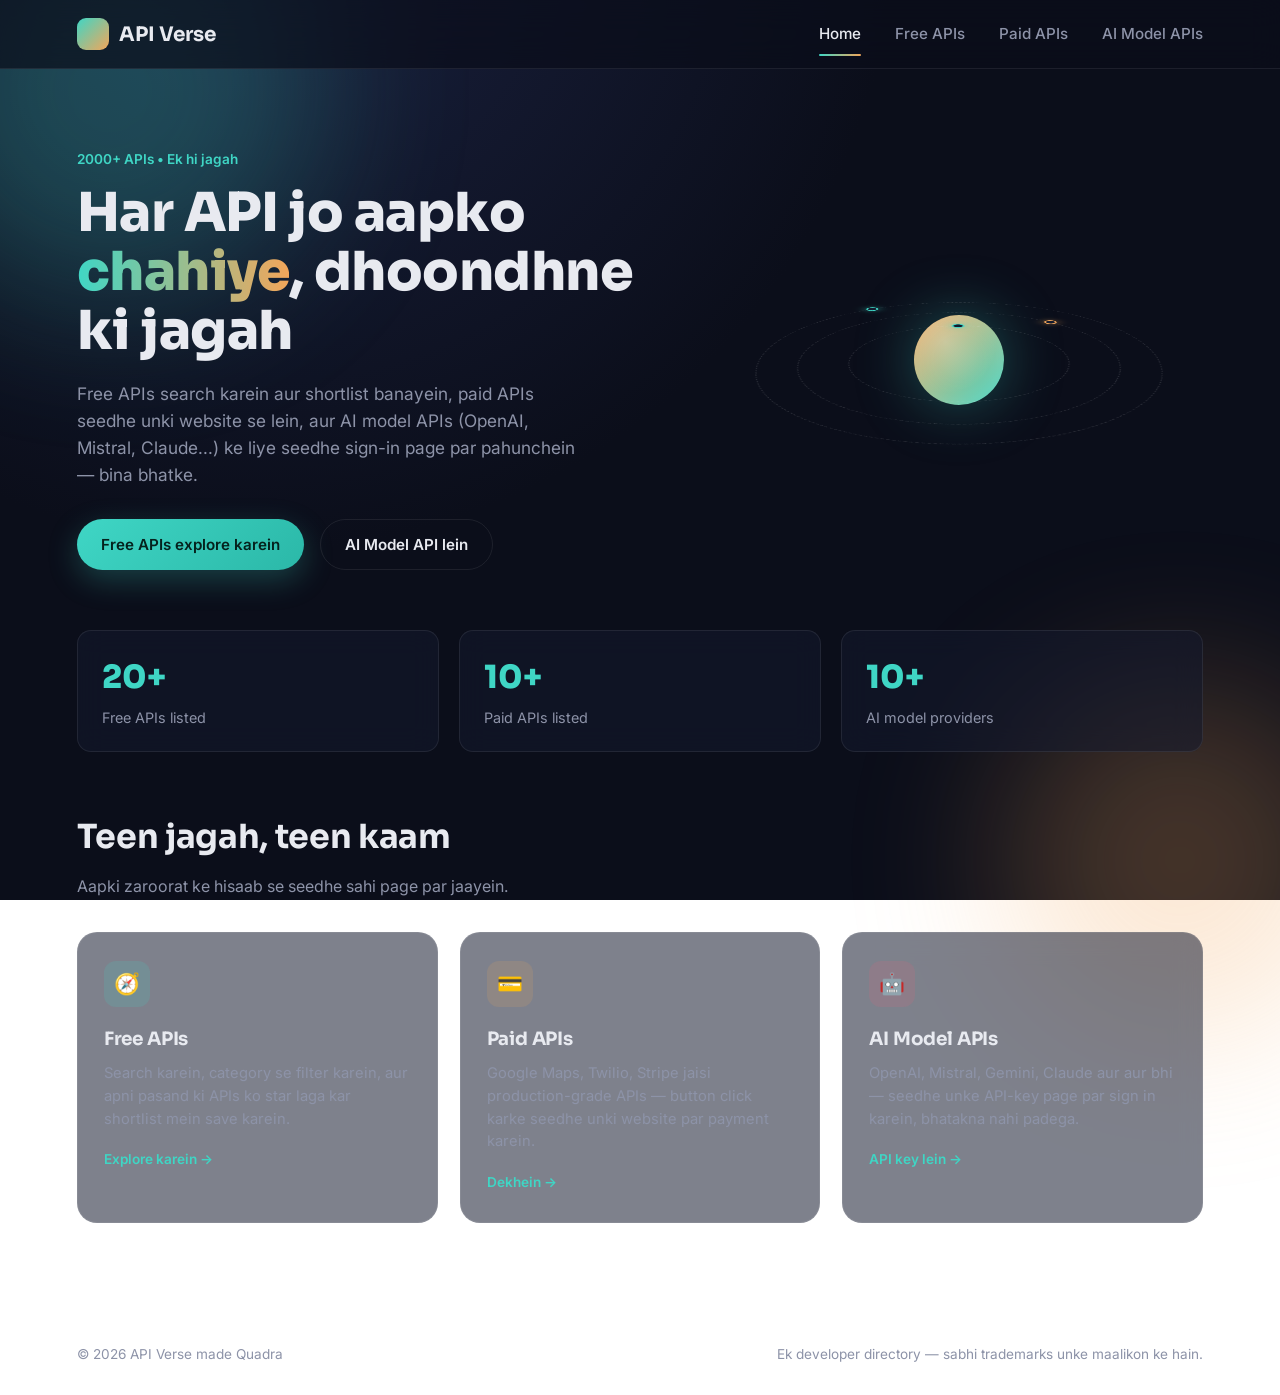
==== commit ac5bf8e9: "update index.html file" ====
--- a/index.html
+++ b/index.html
@@ -3,7 +3,7 @@
 <head>
 <meta charset="UTF-8">
 <meta name="viewport" content="width=device-width, initial-scale=1.0">
-<title>APIVerse - Interactive 3D Glassmorphic API Hub</title>
+<title>API Verse - Interactive 3D Glassmorphic API Hub</title>
 <link rel="icon" type="image/svg+xml" href="/assets/icon.svg">
 <link rel="stylesheet" href="/css/style.css">
 </head>
@@ -74,7 +74,7 @@
 </section>
 
 <footer>
-  <span>&copy; 2026 API made Quadra</span>
+  <span>&copy; 2026 API Verse made Quadra</span>
   <span>Ek developer directory — sabhi trademarks unke maalikon ke hain.</span>
 </footer>
 
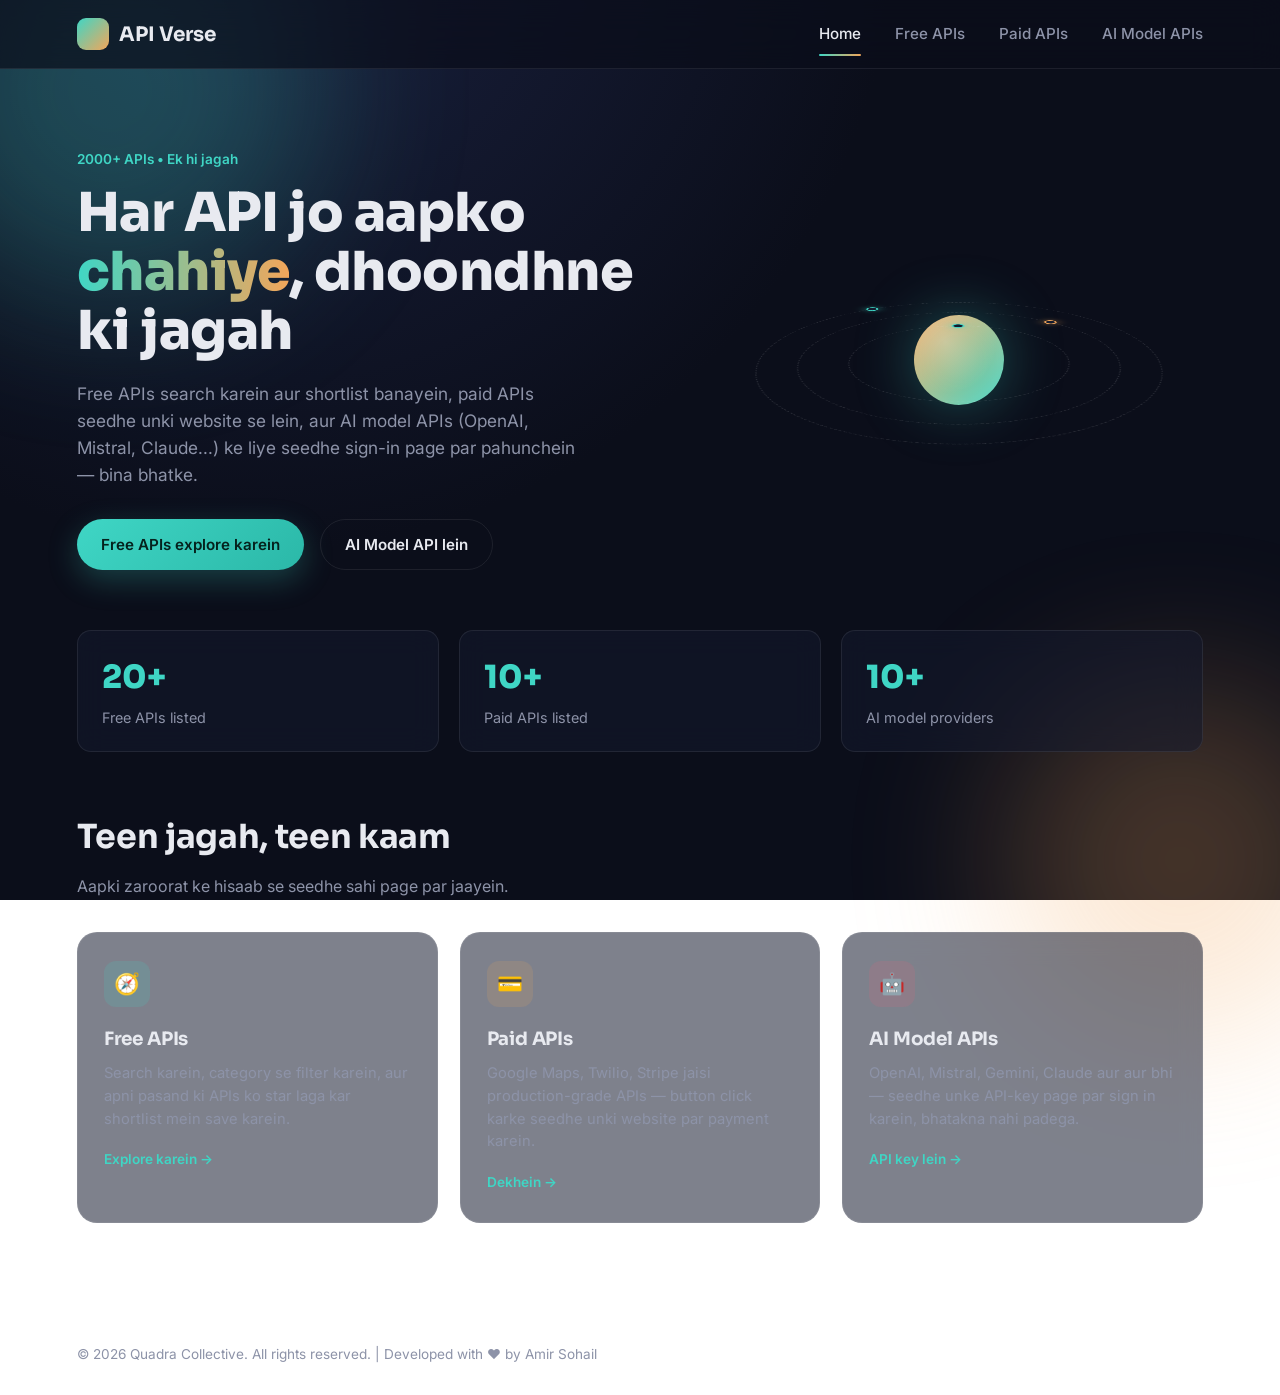
==== commit 7c03e384: "update footer all html file" ====
--- a/index.html
+++ b/index.html
@@ -73,10 +73,10 @@
   </div>
 </section>
 
-<footer>
-  <span>&copy; 2026 API Verse made Quadra</span>
-  <span>Ek developer directory — sabhi trademarks unke maalikon ke hain.</span>
-</footer>
+  <!-- Footer -->
+  <footer>
+    <p>&copy; 2026 Quadra Collective. All rights reserved. | Developed with ❤️ by <a href="https://github.com/amirsohail100" target="_blank" class="dev-credit">Amir Sohail</a></p>
+  </footer>
 
 <script src="js/main.js"></script>
 </body>
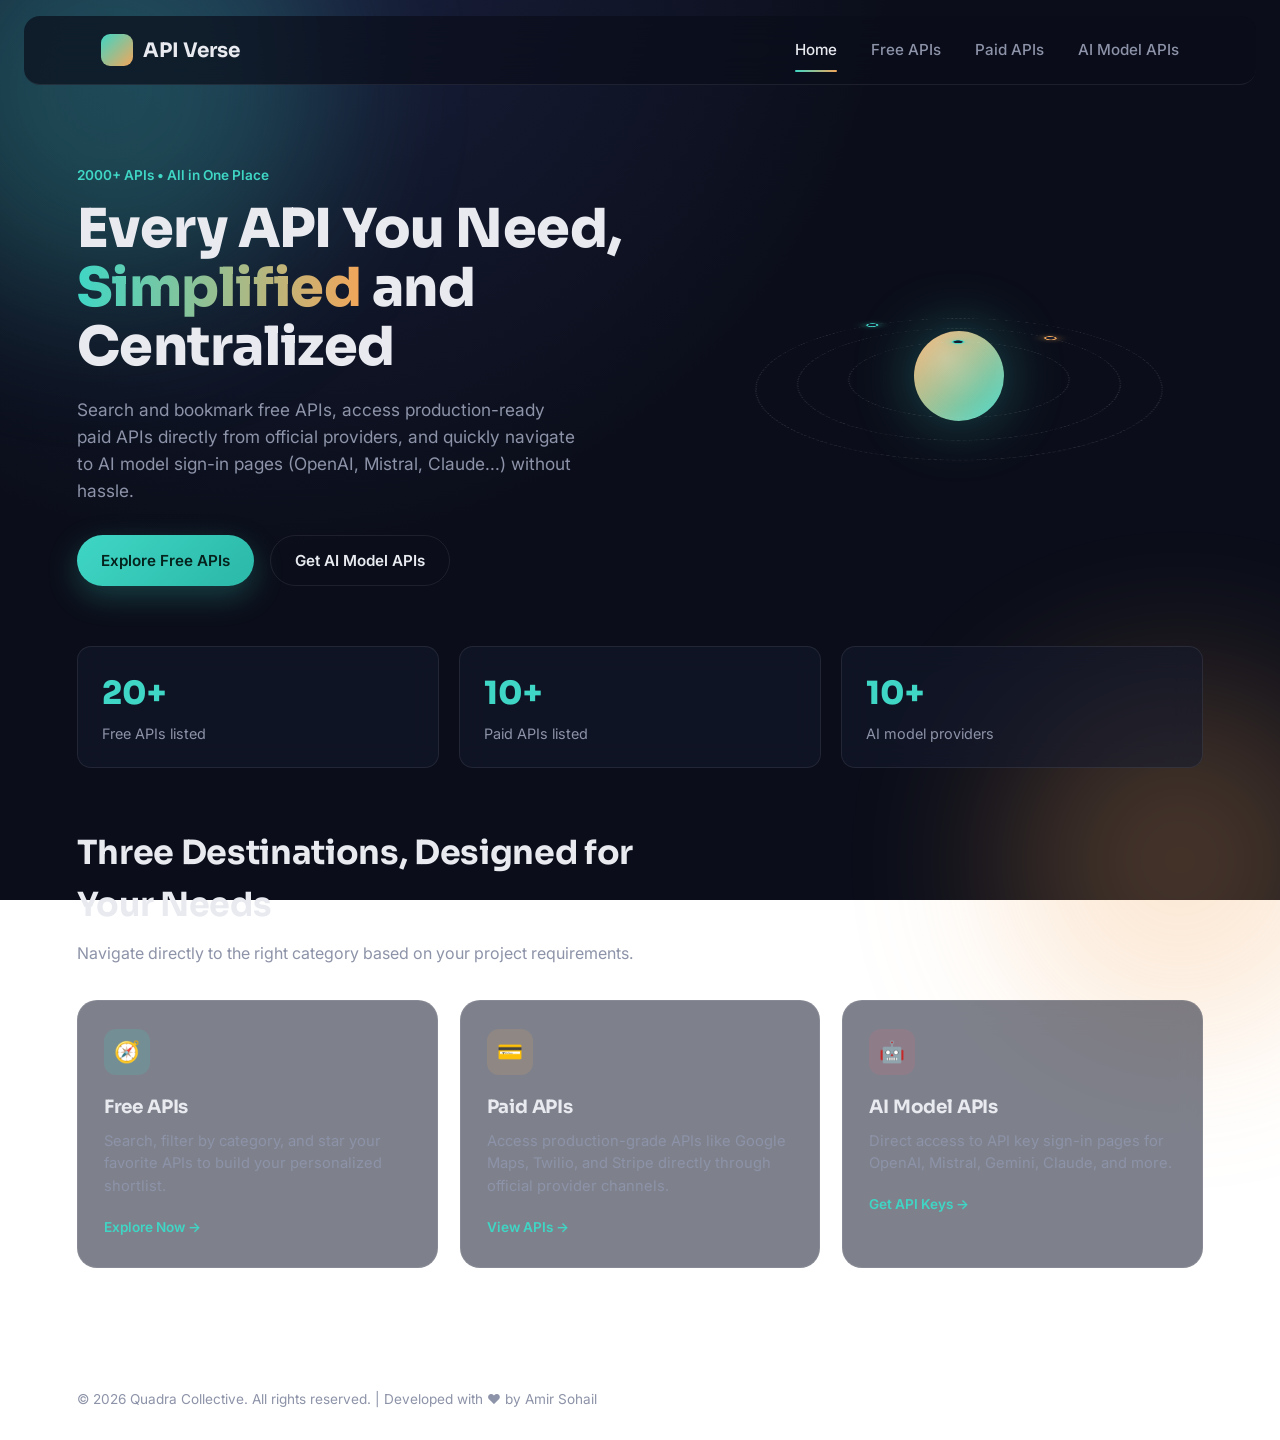
==== commit 758353d1: "refactor(index): translate copy to english and update navbar structure" ====
--- a/index.html
+++ b/index.html
@@ -1,5 +1,5 @@
 <!DOCTYPE html>
-<html lang="hi">
+<html lang="en">
 <head>
 <meta charset="UTF-8">
 <meta name="viewport" content="width=device-width, initial-scale=1.0">
@@ -12,7 +12,7 @@
 <div class="orb orb-1"></div>
 <div class="orb orb-2"></div>
 
-<nav class="navbar">
+<nav class="navbar" style="margin: 16px 24px 0 24px; border-radius: 16px;">
   <div class="brand"><span class="brand-mark"></span> API Verse</div>
   <div class="nav-links">
     <a href="index.html" class="active">Home</a>
@@ -24,12 +24,12 @@
 
 <section class="hero">
   <div>
-    <div class="hero-eyebrow">2000+ APIs • Ek hi jagah</div>
-    <h1>Har API jo aapko <span>chahiye</span>, dhoondhne ki jagah</h1>
-    <p class="lead">Free APIs search karein aur shortlist banayein, paid APIs seedhe unki website se lein, aur AI model APIs (OpenAI, Mistral, Claude...) ke liye seedhe sign-in page par pahunchein — bina bhatke.</p>
+    <div class="hero-eyebrow">2000+ APIs • All in One Place</div>
+    <h1>Every API You Need, <span>Simplified</span> and Centralized</h1>
+    <p class="lead">Search and bookmark free APIs, access production-ready paid APIs directly from official providers, and quickly navigate to AI model sign-in pages (OpenAI, Mistral, Claude...) without hassle.</p>
     <div class="hero-ctas">
-      <a href="pages/free-apis.html" class="btn btn-primary">Free APIs explore karein</a>
-      <a href="pages/genai-apis.html" class="btn btn-outline">AI Model API lein</a>
+      <a href="pages/free-apis.html" class="btn btn-primary">Explore Free APIs</a>
+      <a href="pages/genai-apis.html" class="btn btn-outline">Get AI Model APIs</a>
     </div>
   </div>
   <div class="scene">
@@ -48,36 +48,36 @@
 
 <section class="section">
   <div class="section-head">
-    <h2>Teen jagah, teen kaam</h2>
-    <p>Aapki zaroorat ke hisaab se seedhe sahi page par jaayein.</p>
+    <h2>Three Destinations, Designed for Your Needs</h2>
+    <p>Navigate directly to the right category based on your project requirements.</p>
   </div>
   <div class="path-grid">
     <a href="pages/free-apis.html" class="path-card">
       <div class="path-icon" style="background: rgba(63,214,197,0.15);">🧭</div>
       <h3>Free APIs</h3>
-      <p>Search karein, category se filter karein, aur apni pasand ki APIs ko star laga kar shortlist mein save karein.</p>
-      <span class="go">Explore karein &rarr;</span>
+      <p>Search, filter by category, and star your favorite APIs to build your personalized shortlist.</p>
+      <span class="go">Explore Now &rarr;</span>
     </a>
     <a href="pages/paid-apis.html" class="path-card">
       <div class="path-icon" style="background: rgba(242,166,90,0.15);">💳</div>
       <h3>Paid APIs</h3>
-      <p>Google Maps, Twilio, Stripe jaisi production-grade APIs — button click karke seedhe unki website par payment karein.</p>
-      <span class="go">Dekhein &rarr;</span>
+      <p>Access production-grade APIs like Google Maps, Twilio, and Stripe directly through official provider channels.</p>
+      <span class="go">View APIs &rarr;</span>
     </a>
     <a href="pages/genai-apis.html" class="path-card">
       <div class="path-icon" style="background: rgba(232,96,122,0.15);">🤖</div>
       <h3>AI Model APIs</h3>
-      <p>OpenAI, Mistral, Gemini, Claude aur aur bhi — seedhe unke API-key page par sign in karein, bhatakna nahi padega.</p>
-      <span class="go">API key lein &rarr;</span>
+      <p>Direct access to API key sign-in pages for OpenAI, Mistral, Gemini, Claude, and more.</p>
+      <span class="go">Get API Keys &rarr;</span>
     </a>
   </div>
 </section>
 
-  <!-- Footer -->
-  <footer>
-    <p>&copy; 2026 Quadra Collective. All rights reserved. | Developed with ❤️ by <a href="https://github.com/amirsohail100" target="_blank" class="dev-credit">Amir Sohail</a></p>
-  </footer>
+<!-- Footer -->
+<footer>
+  <p>&copy; 2026 Quadra Collective. All rights reserved. | Developed with ❤️ by <a href="https://github.com/amirsohail100" target="_blank" class="dev-credit">Amir Sohail</a></p>
+</footer>
 
 <script src="js/main.js"></script>
 </body>
-</html>
+</html>
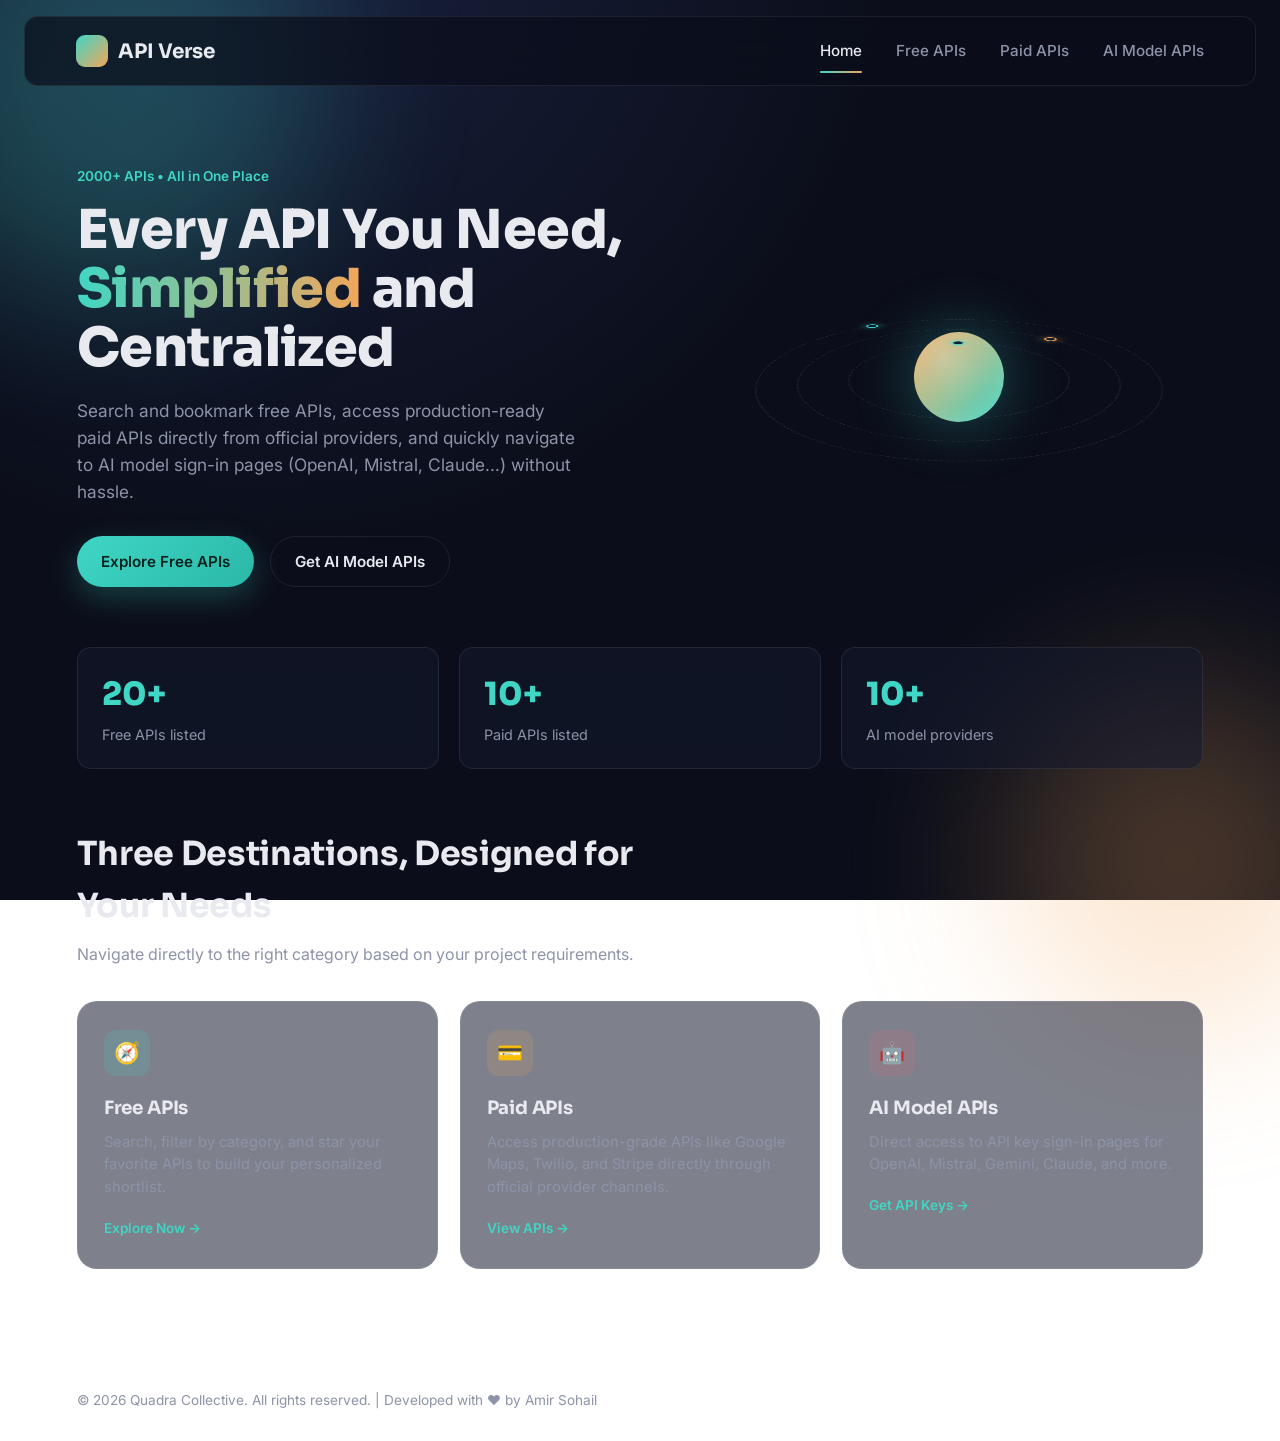
==== commit a0648f93: "refactor(index): remove inline navbar styles in favor of external CSS" ====
--- a/index.html
+++ b/index.html
@@ -12,7 +12,7 @@
 <div class="orb orb-1"></div>
 <div class="orb orb-2"></div>
 
-<nav class="navbar" style="margin: 16px 24px 0 24px; border-radius: 16px;">
+<nav class="navbar">
   <div class="brand"><span class="brand-mark"></span> API Verse</div>
   <div class="nav-links">
     <a href="index.html" class="active">Home</a>
--- a/css/style.css
+++ b/css/style.css
@@ -63,12 +63,14 @@
 
 /* ---------- NAVBAR ---------- */
 .navbar{
-  position: sticky; top:0; z-index: 50;
+  position: sticky; top:16px; z-index: 50;
   display:flex; align-items:center; justify-content:space-between;
-  padding: 18px 6vw;
+  padding: 18px 4vw;
+  margin: 16px 24px 0 24px;
   background: rgba(11,14,26,0.7);
   backdrop-filter: blur(16px);
-  border-bottom: 1px solid var(--border-glass);
+  border: 1px solid var(--border-glass);
+  border-radius: var(--radius-md);
 }
 .brand{
   display:flex; align-items:center; gap:10px;
